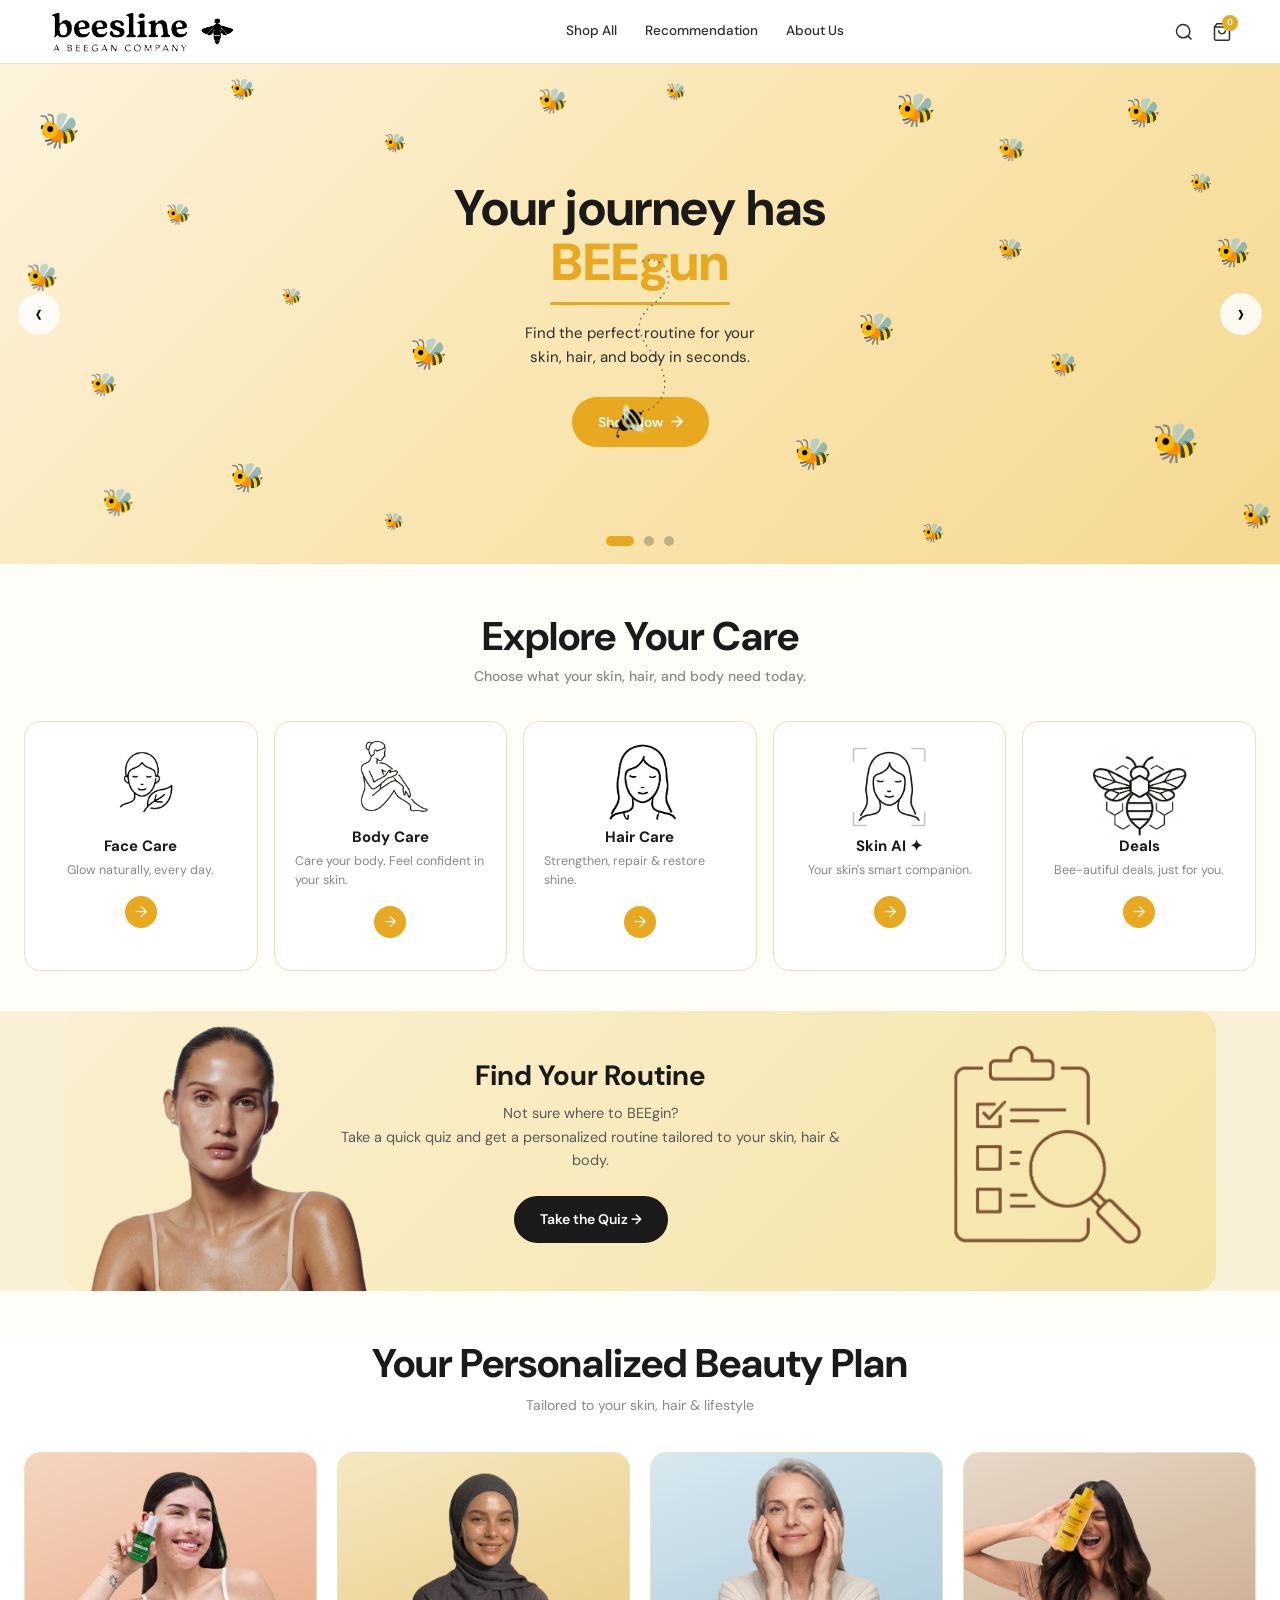
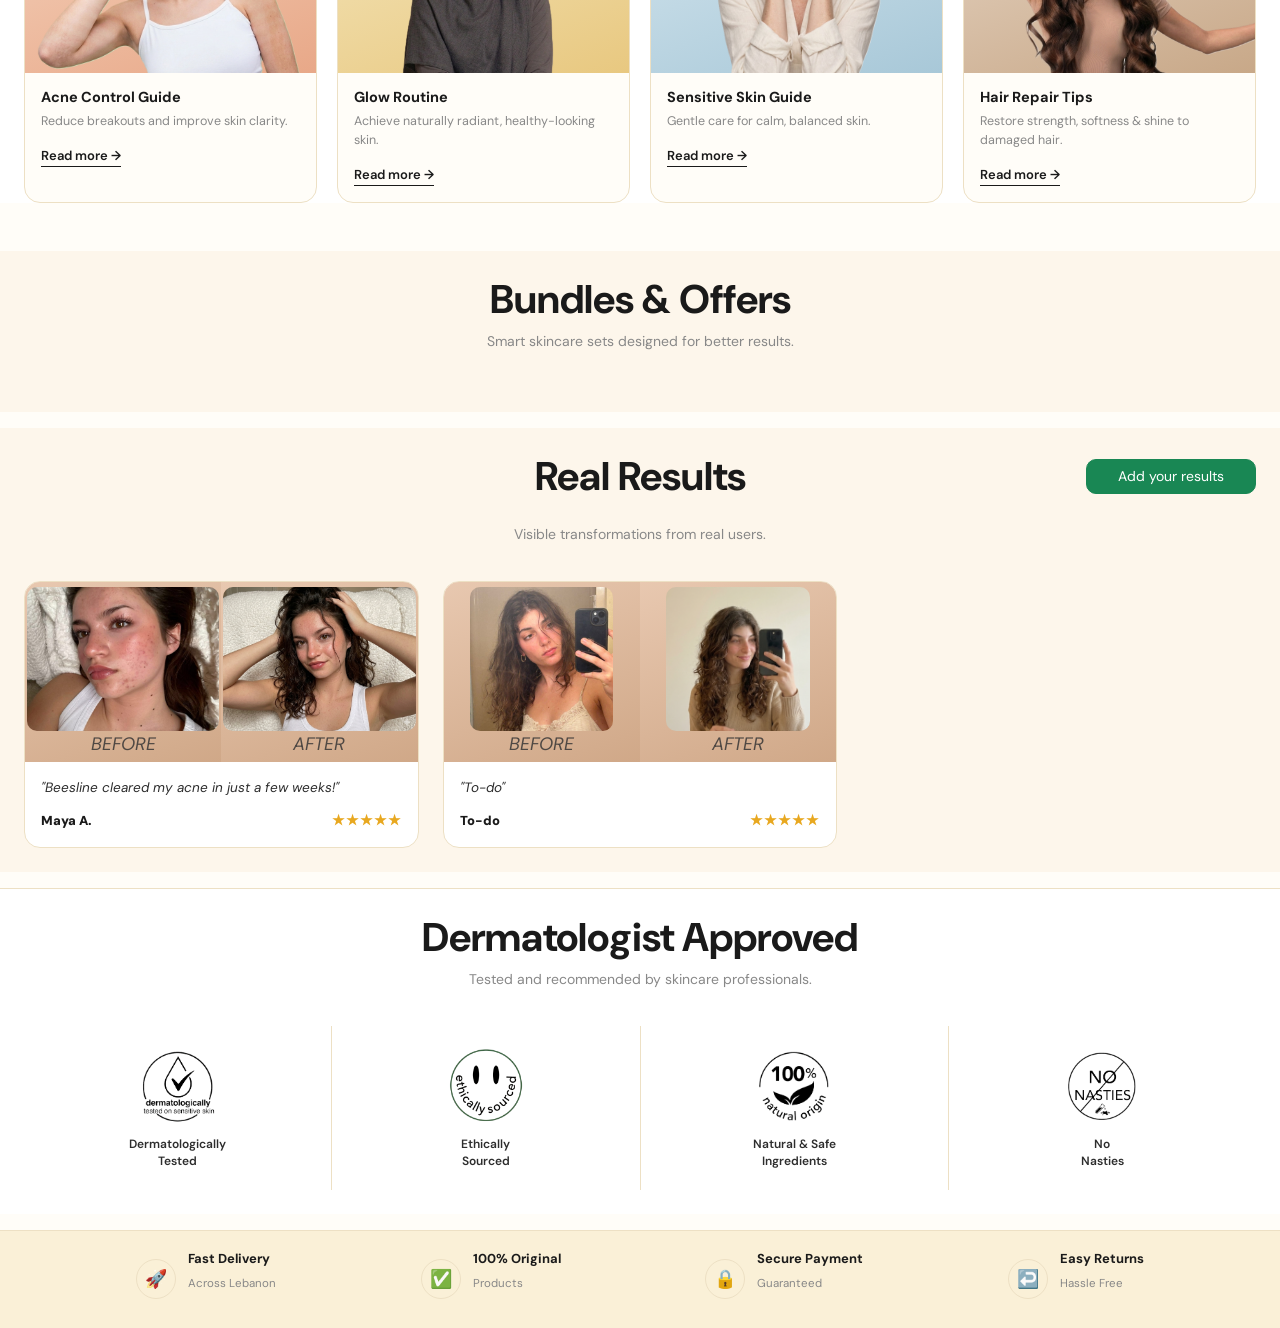
==== index.html @ 486cde85 "Add files via upload" ====
<!doctype html>
<html lang="en">
    <head>
        <meta charset="UTF-8" />
        <meta name="viewport" content="width=device-width, initial-scale=1.0" />
        <title>Beesline</title>
        <link
            href="https://fonts.googleapis.com/css2?family=Playfair+Display:wght@700;800&family=DM+Sans:wght@300;400;500;600&display=swap"
            rel="stylesheet"
        />
        <link href="https://cdn.jsdelivr.net/npm/bootstrap@5.3.3/dist/css/bootstrap.min.css" rel="stylesheet" />
        <link href="images/beesline_favicon.png" rel="icon" type="image/x-icon" />
        <link rel="stylesheet" href="style.css">
    </head>
    <body>
        <!-- ===== HEADER ===== -->
        <header>
            <div class="logo">
                <a href="index.html">
                    <img src="images/beesline_horizontal_logo.png" style="height: 40px" alt="Beesline" />
                </a>
            </div>

            <nav>
                <a href="shop_all.html">Shop All</a>
                <a href="recommendation.html">Recommendation</a>
                <a href="about_us.html">About Us</a>
            </nav>

            <div class="header-icons">
                <a href="shop_all.html">
                    <svg viewBox="0 0 24 24">
                        <circle cx="11" cy="11" r="8" />
                        <line x1="21" y1="21" x2="16.65" y2="16.65" />
                    </svg>
                </a>
                
                <div class="cart-wrap">
                    <svg viewBox="0 0 24 24">
                        <path d="M6 2L3 6v14a2 2 0 002 2h14a2 2 0 002-2V6l-3-4z" />
                        <line x1="3" y1="6" x2="21" y2="6" />
                        <path d="M16 10a4 4 0 01-8 0" />
                    </svg>
                    <span class="cart-badge">0</span>
                </div>
            </div>
        </header>

        <!-- ===== HERO ===== -->
        <!-- ===== HERO CAROUSEL ===== -->
        <section class="hero-carousel">
            <div class="hero-carousel-track">
                <!-- Slide 1 (same as your current hero) -->
                <div class="hero hero-slide active">
                    <!-- 25 bees -->
                    <span class="bee-deco">🐝</span>
                    <span class="bee-deco">🐝</span>
                    <span class="bee-deco">🐝</span>
                    <span class="bee-deco">🐝</span>
                    <span class="bee-deco">🐝</span>
                    <span class="bee-deco">🐝</span>
                    <span class="bee-deco">🐝</span>
                    <span class="bee-deco">🐝</span>
                    <span class="bee-deco">🐝</span>
                    <span class="bee-deco">🐝</span>
                    <span class="bee-deco">🐝</span>
                    <span class="bee-deco">🐝</span>
                    <span class="bee-deco">🐝</span>
                    <span class="bee-deco">🐝</span>
                    <span class="bee-deco">🐝</span>
                    <span class="bee-deco">🐝</span>
                    <span class="bee-deco">🐝</span>
                    <span class="bee-deco">🐝</span>
                    <span class="bee-deco">🐝</span>
                    <span class="bee-deco">🐝</span>
                    <span class="bee-deco">🐝</span>
                    <span class="bee-deco">🐝</span>
                    <span class="bee-deco">🐝</span>
                    <span class="bee-deco">🐝</span>
                    <span class="bee-deco">🐝</span>

                    <div class="hero-content">
                        <h1>Your journey has<span class="bee-yellow">BEEgun</span></h1>
                        <div class="hero-underline"></div>
                        <p>Find the perfect routine for your<br />skin, hair, and body in seconds.</p>
                        <a href="#" class="btn-primary">Shop Now <span class="arrow">→</span></a>
                        <img src="images/dotted-bee.png" id="dotted-bee" />
                    </div>
                </div>

                <!-- Slide 2 -->
                <div class="hero hero-slide hero-slide-2">
                    <div class="hero-content">
                        <h1>Your skin, your<br /><span class="bee-yellow">perfect match</span></h1>
                        <div class="hero-underline"></div>
                        <p>Discover personalized care made just for<br />your skin type and goals.</p>
                        <a href="#" class="btn-primary">Explore Now <span class="arrow">→</span></a>

                        <!-- Add your image src here -->
                        <img class="hero-slide-image" src="images/carousel1.jpg" alt="Hero slide image 2" />
                    </div>
                </div>

                <!-- Slide 3 -->
                <div class="hero hero-slide hero-slide-3">
                    <div class="hero-content">
                        <h1>Glow more with<br /><span class="bee-yellow">Bee-powered care</span></h1>
                        <div class="hero-underline"></div>
                        <p>Premium routines, smart picks, and natural<br />care in one place.</p>
                        <a href="#" class="btn-primary">See Products <span class="arrow">→</span></a>

                        <!-- Add your image src here -->
                        <img class="hero-slide-image" src="images/carousel2.jpg" alt="Hero slide image 3" />
                    </div>
                </div>
            </div>

            <button class="hero-arrow hero-arrow-left" type="button" aria-label="Previous slide">‹</button>
            <button class="hero-arrow hero-arrow-right" type="button" aria-label="Next slide">›</button>

            <div class="hero-dots">
                <button class="hero-dot active" type="button" aria-label="Go to slide 1"></button>
                <button class="hero-dot" type="button" aria-label="Go to slide 2"></button>
                <button class="hero-dot" type="button" aria-label="Go to slide 3"></button>
            </div>
        </section>

        <!-- ===== EXPLORE YOUR CARE ===== -->
        <section class="explore mt-5">
            <h1 class="section-title">Explore Your Care</h1>
            <h6 class="section-sub">Choose what your skin, hair, and body need today.</h6>
            <div class="explore-grid px-4">
                <div class="explore-card">
                    <div class="explore-icon">
                        <img class="explore-img" src="images/face_care.png" />
                    </div>
                    <h3>Face Care</h3>
                    <p>Glow naturally, every day.</p>
                    <a href="#" class="arrow-link">→</a>
                </div>

                <div class="explore-card">
                    <div class="explore-icon">
                        <img class="explore-img" src="images/body_care.png" />
                    </div>
                    <h3>Body Care</h3>
                    <p>Care your body. Feel confident in your skin.</p>
                    <a href="#" class="arrow-link">→</a>
                </div>

                <div class="explore-card">
                    <div class="explore-icon">
                        <img class="explore-img" src="images/hair_care.png" />
                    </div>
                    <h3>Hair Care</h3>
                    <p>Strengthen, repair & restore shine.</p>
                    <a href="#" class="arrow-link">→</a>
                </div>

                <div class="explore-card">
                    <div class="explore-icon">
                        <img class="explore-img" src="images/ai.png" />
                    </div>
                    <h3>Skin AI ✦</h3>
                    <p>Your skin's smart companion.</p>
                    <a href="#" class="arrow-link">→</a>
                </div>

                <div class="explore-card">
                    <div class="explore-icon">
                        <img class="explore-img" src="images/deals.png" />
                    </div>
                    <h3>Deals</h3>
                    <p>Bee-autiful deals, just for you.</p>
                    <a href="#" class="arrow-link">→</a>
                </div>
            </div>
        </section>

        <!-- ===== FIND YOUR ROUTINE ===== -->
        <div class="find-routine">
            <div class="routine-banner">
                <!-- Left person image -->
                <div class="routine-banner-img">
                    <img src="images/model.png" style="height: 275px; border-radius: 10px; position: absolute; bottom: -145px; left: -40px;" />
                </div>

                <!-- Center text -->
                <div class="routine-content">
                    <h2>Find Your Routine</h2>
                    <p>
                        Not sure where to BEEgin?</br>Take a quick quiz and get a personalized routine tailored to your
                        skin, hair & body.
                    </p>
                    <a href="#" class="btn-dark">Take the Quiz →</a>
                </div>

                <!-- Right clipboard icon -->
                <img src="images/quiz.png" style="height: 250px;">
            </div>
        </div>

        <!-- ===== THE ROUTINE HUB ===== -->
        <section class="routine-hub my-5 px-4">
            <h1 class="section-title">Your Personalized Beauty Plan</h1>
            <p class="section-sub">Tailored to your skin, hair & lifestyle</p>

            <div class="hub-grid">
                <div class="hub-card">
                    <div class="hub-card-img hub-img-acne">
                        <div class="hub-card-img-inner">
                            <img src="images/acne_control.png" style="height: 240px;" />
                        </div>
                    </div>
                    <div class="hub-card-body">
                        <h3>Acne Control Guide</h3>
                        <p>Reduce breakouts and improve skin clarity.</p>
                        <a href="#" class="read-more">Read more →</a>
                    </div>
                </div>

                <div class="hub-card">
                    <div class="hub-card-img hub-img-glow">
                        <div class="hub-card-img-inner">
                            <img src="images/glow_routine.png" style="height: 240px;" />
                        </div>
                    </div>
                    <div class="hub-card-body">
                        <h3>Glow Routine</h3>
                        <p>Achieve naturally radiant, healthy-looking skin.</p>
                        <a href="#" class="read-more">Read more →</a>
                    </div>
                </div>

                <div class="hub-card">
                    <div class="hub-card-img hub-img-sensitive">
                        <div class="hub-card-img-inner">
                            <img src="images/sensitive_skin.png" style="height: 240px;" />
                        </div>
                    </div>
                    <div class="hub-card-body">
                        <h3>Sensitive Skin Guide</h3>
                        <p>Gentle care for calm, balanced skin.</p>
                        <a href="#" class="read-more">Read more →</a>
                    </div>
                </div>

                <div class="hub-card">
                    <div class="hub-card-img hub-img-hair">
                        <div class="hub-card-img-inner">
                            <img src="images/hair_repair.png" style="height: 268px;" />
                        </div>
                    </div>
                    <div class="hub-card-body">
                        <h3>Hair Repair Tips</h3>
                        <p>Restore strength, softness & shine to damaged hair.</p>
                        <a href="#" class="read-more">Read more →</a>
                    </div>
                </div>
            </div>
        </section>

        <!-- ===== BUNDLES & OFFERS ===== -->
        <section class="bundles my-3 px-4 py-4">
            <h1 class="section-title">Bundles &amp; Offers</h1>
            <p class="section-sub">Smart skincare sets designed for better results.</p>

            <div class="bundles-grid">
            </div>
        </section>

        <!-- ===== REAL RESULTS ===== -->
        <section class="real-results my-3 px-4 py-4">
            <div class="d-flex align-items-center mb-4">
                <div style="flex: 1;"></div>

                <h1 class="section-title mb-0" style="flex: 2; text-align: center;">
                    Real Results
                </h1>

                <div style="flex: 1; text-align: right;">
                    <button class="btn btn-success btn-sm" style="border-radius: 10px; height: 35px; width: 170px;">Add your results</button>
                </div>
            </div>
            
            <p class="section-sub">Visible transformations from real users.</p>

            <div class="results-grid">
                <div class="result-card">
                    <div class="result-img">
                        <div class="result">
                            <img src="images/before1.jpg" style="height: 80%; border-radius: 10px;" />
                            <em class="mb-0 text-muted" style="font-size: 18px;">BEFORE</em>
                        </div>
                        <div class="result">
                            <img src="images/after1.png" style="height: 80%; border-radius: 10px;" />
                            <em class="mb-0 text-muted" style="font-size: 18px;">AFTER</em>
                        </div>
                    </div>
                    <div class="result-body">
                        <blockquote>"Beesline cleared my acne in just a few weeks!"</blockquote>
                        <div class="reviewer">
                            <strong>Maya A.</strong>
                            <span class="stars">★★★★★</span>
                        </div>
                    </div>
                </div>

                <div class="result-card">
                    <div class="result-img">
                        <div class="result">
                            <img src="images/before2.jpg" style="height: 80%; border-radius: 10px;" />
                            <em class="mb-0 text-muted" style="font-size: 18px;">BEFORE</em>
                        </div>
                        <div class="result">
                            <img src="images/after2.png" style="height: 80%; border-radius: 10px;" />
                            <em class="mb-0 text-muted" style="font-size: 18px;">AFTER</em>
                        </div>
                    </div>
                    <div class="result-body">
                        <blockquote>"To-do"</blockquote>
                        <div class="reviewer">
                            <strong>To-do</strong>
                            <span class="stars">★★★★★</span>
                        </div>
                    </div>
                </div>
            </div>
        </section>

        <!-- ===== DERMATOLOGIST APPROVED ===== -->
        <section class="derma my-3 px-4 py-4">
            <h1 class="section-title">Dermatologist Approved</h1>
            <p class="section-sub">Tested and recommended by skincare professionals.</p>

            <div class="derma-grid">
                <div class="derma-item">
                    <img class="derma-img" src="images/dermatologically_tested.png" />
                    <span>Dermatologically<br />Tested</span>
                </div>

                <div class="derma-item">
                    <img class="derma-img" src="images/ethically_sourced.png" />
                    <span>Ethically<br />Sourced</span>
                </div>

                <div class="derma-item">
                    <img class="derma-img" src="images/natural_ingredients.png" />
                    <span>Natural &amp; Safe<br />Ingredients</span>
                </div>

                <div class="derma-item">
                    <img class="derma-img" src="images/no_nasties.png" />
                    <span>No<br />Nasties</span>
                </div>
            </div>
        </section>


        <!-- ===== FOOTER STRIP ===== -->
        <div class="footer-strip">
            <div class="strip-item">
                <div class="strip-icon">🚀</div>
                <div class="strip-text">
                    <h4>Fast Delivery</h4>
                    <p>Across Lebanon</p>
                </div>
            </div>

            <div class="strip-item">
                <div class="strip-icon">✅</div>
                <div class="strip-text">
                    <h4>100% Original</h4>
                    <p>Products</p>
                </div>
            </div>

            <div class="strip-item">
                <div class="strip-icon">🔒</div>
                <div class="strip-text">
                    <h4>Secure Payment</h4>
                    <p>Guaranteed</p>
                </div>
            </div>

            <div class="strip-item">
                <div class="strip-icon">↩️</div>
                <div class="strip-text">
                    <h4>Easy Returns</h4>
                    <p>Hassle Free</p>
                </div>
            </div>
        </div>
        <script src="products.js"></script>
        <script src="utils.js"></script>
        <script>
            (() => {
                const slides = Array.from(document.querySelectorAll(".hero-slide"));
                const dots = Array.from(document.querySelectorAll(".hero-dot"));
                const prevBtn = document.querySelector(".hero-arrow-left");
                const nextBtn = document.querySelector(".hero-arrow-right");

                if (!slides.length || !dots.length || !prevBtn || !nextBtn) return;

                let current = 0;

                function showSlide(index) {
                    current = (index + slides.length) % slides.length;

                    slides.forEach((slide, i) => {
                        slide.classList.toggle("active", i === current);
                    });

                    dots.forEach((dot, i) => {
                        dot.classList.toggle("active", i === current);
                    });
                }

                prevBtn.addEventListener("click", () => showSlide(current - 1));
                nextBtn.addEventListener("click", () => showSlide(current + 1));

                dots.forEach((dot, i) => {
                    dot.addEventListener("click", () => showSlide(i));
                });

                showSlide(0);

                const bundles = products.filter(p => p.category === "bundle");
                renderProducts(bundles, '.bundles-grid');
            })();
        </script>

        <script src="https://cdn.jsdelivr.net/npm/bootstrap@5.3.3/dist/js/bootstrap.bundle.min.js"></script>
    </body>
</html>
---- style.css ----
*,
*::before,
*::after {
    box-sizing: border-box;
    margin: 0;
    padding: 0;
}

:root {
    --gold: #e8a820;
    --gold-light: #f5c842;
    --gold-dark: #c8861a;
    --cream: #fdf6eb;
    --cream2: #faf0d7;
    --warm-white: #fffdf8;
    --dark: #1a1a1a;
    --dark2: #2d2d2d;
    --mid: #5a5a5a;
    --light: #888;
    --border: #ede0c4;
    --card-bg: #ffffff;
    --green: #4a7c3f;
    --nav-height: 64px;
}

body {
    font-family: "DM Sans", sans-serif;
    background: var(--warm-white);
    color: var(--dark);
    font-size: 14px;
    line-height: 1.5;
}

/* ===== HEADER ===== */
header {
    background: #fff;
    border-bottom: 1px solid var(--border);
    position: sticky;
    top: 0;
    z-index: 100;
    padding: 0 48px;
    height: var(--nav-height);
    display: flex;
    align-items: center;
    justify-content: space-between;
}

.logo {
    display: flex;
    flex-direction: column;
    line-height: 1;
}
.logo-brand {
    font-family: "Playfair Display", serif;
    font-size: 22px;
    font-weight: 800;
    letter-spacing: 1px;
    color: var(--dark);
}
.logo-brand span {
    color: var(--gold);
}
.logo-sub {
    font-size: 9px;
    letter-spacing: 3px;
    text-transform: uppercase;
    color: var(--light);
    margin-top: 1px;
}

nav {
    display: flex;
    gap: 28px;
    align-items: center;
}
nav a {
    text-decoration: none;
    color: var(--dark2);
    font-size: 13.5px;
    font-weight: 500;
    transition: color 0.2s;
}
nav a:hover {
    color: var(--gold);
}

.header-icons {
    display: flex;
    gap: 18px;
    align-items: center;
}
.header-icons svg {
    width: 20px;
    height: 20px;
    stroke: var(--dark2);
    fill: none;
    stroke-width: 1.8;
    cursor: pointer;
    transition: stroke 0.2s;
}
.header-icons svg:hover {
    stroke: var(--gold);
}

.cart-wrap {
    position: relative;
}
.cart-badge {
    position: absolute;
    top: -6px;
    right: -6px;
    background: var(--gold);
    color: #fff;
    font-size: 9px;
    font-weight: 700;
    width: 16px;
    height: 16px;
    border-radius: 50%;
    display: flex;
    align-items: center;
    justify-content: center;
}

/* ===== HERO ===== */
.hero {
    background: linear-gradient(135deg, #fdf3dc 0%, #fae8b8 40%, #f5d990 100%);
    min-height: 500px;
    display: flex;
    align-items: center;
    justify-content: center;
    /* padding: 48px 64px; */
    position: relative;
    overflow: hidden;
}

.hero::before {
    content: "";
    position: absolute;
    right: 0;
    top: 0;
    bottom: 0;
    width: 55%;
    background: radial-gradient(ellipse at 70% 50%, rgba(255, 255, 255, 0.15) 0%, transparent 70%);
}

.hero-content {
    width: 100%;
    z-index: 2;
    text-align: center;
    display: flex;
    flex-direction: column;
    align-items: center;
}

.hero h1 {
    font-family: "DM Sans", sans-serif;
    font-size: 50px;
    font-weight: 700;
    color: var(--dark);
    line-height: 1.1;
    margin-bottom: 6px;
}
.hero h1 .bee-yellow {
    color: var(--gold);
    font-size: 52px;
    font-weight: 800;
    display: block;
    line-height: 1;
}
.hero-underline {
    width: 180px;
    height: 3px;
    background: var(--gold);
    border-radius: 2px;
    margin: 8px 0 16px;
}
.hero p {
    font-size: 15px;
    color: var(--dark2);
    margin-bottom: 28px;
    line-height: 1.6;
}

.btn-primary {
    display: inline-flex;
    align-items: center;
    gap: 8px;
    background: var(--gold);
    color: #fff;
    font-size: 14px;
    font-weight: 600;
    padding: 13px 26px;
    border-radius: 50px;
    text-decoration: none;
    cursor: pointer;
    border: none;
    transition:
        background 0.2s,
        transform 0.15s;
}
.btn-primary:hover {
    background: var(--gold-dark);
    transform: translateY(-1px);
}
.btn-primary .arrow {
    font-size: 16px;
}

.hero-image-area {
    display: none;
}

.bee-deco {
    position: absolute;
    animation: float 3s ease-in-out infinite;
    line-height: 1;
    user-select: none;
    z-index: 1;
    pointer-events: none;
}
/* Bees */
.bee-deco:nth-child(1) {
    font-size: 34px;
    top: 10%;
    left: 3%;
    animation-delay: 0s;
    animation-duration: 3.2s;
}
.bee-deco:nth-child(2) {
    font-size: 22px;
    top: 62%;
    left: 7%;
    animation-delay: 1.1s;
    animation-duration: 2.8s;
}
.bee-deco:nth-child(3) {
    font-size: 28px;
    top: 80%;
    left: 18%;
    animation-delay: 0.5s;
    animation-duration: 3.5s;
}
.bee-deco:nth-child(4) {
    font-size: 18px;
    top: 14%;
    left: 30%;
    animation-delay: 1.8s;
    animation-duration: 2.6s;
}
.bee-deco:nth-child(5) {
    font-size: 32px;
    top: 6%;
    left: 70%;
    animation-delay: 0.3s;
    animation-duration: 3.1s;
}
.bee-deco:nth-child(6) {
    font-size: 22px;
    top: 58%;
    left: 82%;
    animation-delay: 1.5s;
    animation-duration: 2.9s;
}
.bee-deco:nth-child(7) {
    font-size: 38px;
    top: 72%;
    left: 90%;
    animation-delay: 0.9s;
    animation-duration: 3.4s;
}
.bee-deco:nth-child(8) {
    font-size: 18px;
    top: 22%;
    left: 93%;
    animation-delay: 2s;
    animation-duration: 2.7s;
}
.bee-deco:nth-child(9) {
    font-size: 24px;
    top: 88%;
    left: 97%;
    animation-delay: 0.7s;
    animation-duration: 3s;
}
.bee-deco:nth-child(10) {
    font-size: 16px;
    top: 4%;
    left: 52%;
    animation-delay: 1.3s;
    animation-duration: 2.5s;
}
.bee-deco:nth-child(11) {
    font-size: 26px;
    top: 40%;
    left: 2%;
    animation-delay: 0.4s;
    animation-duration: 3.3s;
}
.bee-deco:nth-child(12) {
    font-size: 20px;
    top: 3%;
    left: 18%;
    animation-delay: 1.6s;
    animation-duration: 2.4s;
}
.bee-deco:nth-child(13) {
    font-size: 30px;
    top: 50%;
    left: 67%;
    animation-delay: 0.2s;
    animation-duration: 3.6s;
}
.bee-deco:nth-child(14) {
    font-size: 16px;
    top: 90%;
    left: 30%;
    animation-delay: 2.2s;
    animation-duration: 2.3s;
}
.bee-deco:nth-child(15) {
    font-size: 28px;
    top: 35%;
    left: 95%;
    animation-delay: 0.6s;
    animation-duration: 3s;
}

.bee-deco:nth-child(16) {
    font-size: 24px;
    top: 5%;
    left: 42%;
    animation-delay: 1s;
    animation-duration: 3s;
}
.bee-deco:nth-child(17) {
    font-size: 30px;
    top: 75%;
    left: 62%;
    animation-delay: 0.8s;
    animation-duration: 2.8s;
}
.bee-deco:nth-child(18) {
    font-size: 20px;
    top: 28%;
    left: 13%;
    animation-delay: 2.4s;
    animation-duration: 3.2s;
}
.bee-deco:nth-child(19) {
    font-size: 26px;
    top: 85%;
    left: 8%;
    animation-delay: 1.7s;
    animation-duration: 2.9s;
}
.bee-deco:nth-child(20) {
    font-size: 22px;
    top: 15%;
    left: 78%;
    animation-delay: 0.1s;
    animation-duration: 3.1s;
}
.bee-deco:nth-child(21) {
    font-size: 30px;
    top: 55%;
    left: 32%;
    animation-delay: 1.9s;
    animation-duration: 2.7s;
}
.bee-deco:nth-child(22) {
    font-size: 18px;
    top: 92%;
    left: 72%;
    animation-delay: 0.5s;
    animation-duration: 3.3s;
}
.bee-deco:nth-child(23) {
    font-size: 16px;
    top: 45%;
    left: 22%;
    animation-delay: 2.1s;
    animation-duration: 2.5s;
}
.bee-deco:nth-child(24) {
    font-size: 28px;
    top: 7%;
    left: 88%;
    animation-delay: 1.4s;
    animation-duration: 3s;
}
.bee-deco:nth-child(25) {
    font-size: 20px;
    top: 35%;
    left: 78%;
    animation-delay: 0.3s;
    animation-duration: 2.6s;
}

@keyframes float {
    0%,
    100% {
        transform: translateY(0) rotate(-8deg);
    }
    33% {
        transform: translateY(-8px) rotate(6deg);
    }
    66% {
        transform: translateY(-4px) rotate(-12deg);
    }
}

.bottle {
    border-radius: 12px 12px 8px 8px;
    display: flex;
    flex-direction: column;
    align-items: center;
    justify-content: center;
    position: relative;
    box-shadow: 0 8px 32px rgba(0, 0, 0, 0.15);
}

.bottle-tall {
    width: 70px;
    height: 180px;
    background: linear-gradient(160deg, #fff 0%, #f0e8d0 100%);
    border-radius: 14px 14px 10px 10px;
}
.bottle-mid {
    width: 80px;
    height: 140px;
    background: linear-gradient(160deg, #fff 0%, #e8dfc0 100%);
    border-radius: 12px 12px 8px 8px;
}
.bottle-short {
    width: 65px;
    height: 110px;
    background: linear-gradient(160deg, #fff8e8 0%, #f5e8c0 100%);
    border-radius: 10px 10px 8px 8px;
}
.bottle-pump {
    width: 75px;
    height: 200px;
    background: linear-gradient(160deg, #fff 0%, #e8e0cc 100%);
    border-radius: 10px 10px 8px 8px;
}

.bottle::before {
    content: "";
    position: absolute;
    top: 0;
    left: 0;
    right: 0;
    height: 40%;
    background: linear-gradient(180deg, rgba(255, 255, 255, 0.6) 0%, transparent 100%);
    border-radius: inherit;
}

.bottle-label {
    position: absolute;
    bottom: 30px;
    width: 80%;
    text-align: center;
    font-size: 7px;
    font-weight: 700;
    color: var(--dark);
    letter-spacing: 0.5px;
}

.honey-comb {
    position: absolute;
    right: -10px;
    bottom: -10px;
    width: 90px;
    height: 90px;
    opacity: 0.4;
    z-index: 0;
}

.flowers {
    position: absolute;
    font-size: 24px;
    opacity: 0.7;
}
.flowers-left {
    left: -40px;
    bottom: 10px;
}
.flowers-right {
    right: -60px;
    top: 20px;
}

/* ===== SECTION COMMON ===== */
/* section {
    padding: 56px 64px;
} */
.section-title {
    text-align: center;
    /* font-size: 45px; */
    font-weight: 700;
    color: var(--dark);
    margin-bottom: 8px;
}
.section-sub {
    text-align: center;
    font-size: 14px;
    color: var(--light);
    margin-bottom: 36px;
}

/* ===== EXPLORE ===== */
.explore {
    background: var(--warm-white);
}
.explore-grid {
    display: grid;
    grid-template-columns: repeat(5, 1fr);
    gap: 16px;
    height: 250px;
}

.explore-card {
    background: #fff;
    border: 1px solid var(--border);
    border-radius: 16px;
    padding: 28px 20px 20px;
    text-align: left;
    transition:
        box-shadow 0.2s,
        transform 0.2s;
    cursor: pointer;
    display: flex;
    flex-direction: column;
    align-items: center;
    justify-content: center;
}
.explore-card:hover {
    box-shadow: 0 6px 28px rgba(232, 168, 32, 0.15);
    transform: translateY(-3px);
}

.explore-icon {
    width: 52px;
    height: 52px;
    margin-bottom: 14px;
    display: flex;
    align-items: center;
    justify-content: center;
}
.explore-icon svg {
    width: 44px;
    height: 44px;
    stroke: var(--dark);
    fill: none;
    stroke-width: 1.4;
}

.explore-card h3 {
    font-size: 15px;
    font-weight: 700;
    margin-bottom: 6px;
    color: var(--dark);
}
.explore-card p {
    font-size: 12.5px;
    color: var(--light);
    line-height: 1.5;
    margin-bottom: 16px;
}
.arrow-link {
    display: inline-flex;
    align-items: center;
    justify-content: center;
    width: 32px;
    height: 32px;
    background: var(--gold);
    border-radius: 50%;
    color: #fff;
    font-size: 16px;
    text-decoration: none;
    transition: background 0.2s;
}
.arrow-link:hover {
    background: var(--gold-dark);
}

/* ===== FIND ROUTINE ===== */
.find-routine {
    background: var(--cream2);
    padding: 0 64px;
}
.routine-banner {
    background: linear-gradient(135deg, #faf0d0 0%, #f5e4a8 100%);
    border-radius: 20px;
    padding: 15px 60px;
    display: flex;
    align-items: center;
    gap: 40px;
    position: relative;
    overflow: hidden;
    margin: 40px 0;
}

.routine-banner-img {
    width: 160px;
    flex-shrink: 0;
    position: relative;
}

.routine-person {
    width: 150px;
    height: 180px;
    background: linear-gradient(160deg, #e8d0a8 0%, #c8a870 100%);
    border-radius: 80px 80px 40px 40px;
    position: relative;
    overflow: hidden;
}

/* Human face placeholder */
.routine-person::before {
    content: "👩";
    font-size: 80px;
    position: absolute;
    top: 50%;
    left: 50%;
    transform: translate(-50%, -55%);
}

.routine-content {
    flex: 1;
    text-align: center;
}
.routine-content h2 {
    font-size: 28px;
    font-weight: 700;
    color: var(--dark);
    margin-bottom: 10px;
}
.routine-content p {
    font-size: 14.5px;
    color: var(--mid);
    margin-bottom: 24px;
    line-height: 1.6;
}

.btn-dark {
    display: inline-flex;
    align-items: center;
    gap: 8px;
    background: var(--dark);
    color: #fff;
    font-size: 14px;
    font-weight: 600;
    padding: 13px 26px;
    border-radius: 50px;
    text-decoration: none;
    cursor: pointer;
    border: none;
    transition: background 0.2s;
}
.btn-dark:hover {
    background: #333;
}

.routine-checklist {
    flex-shrink: 0;
}
.checklist-svg {
    width: 120px;
    opacity: 0.7;
}

/* ===== ROUTINE HUB ===== */
.routine-hub {
    background: #fff;
}
.hub-grid {
    display: grid;
    grid-template-columns: repeat(4, 1fr);
    gap: 20px;
}

.hub-card {
    border-radius: 16px;
    overflow: hidden;
    background: var(--warm-white);
    border: 1px solid var(--border);
    transition:
        box-shadow 0.2s,
        transform 0.2s;
    cursor: pointer;
}
.hub-card:hover {
    box-shadow: 0 8px 32px rgba(0, 0, 0, 0.1);
    transform: translateY(-3px);
}

.hub-card-img {
    width: 100%;
    height: 220px;
    position: relative;
    overflow: hidden;
}

/* Photo placeholders for hub cards */
.hub-img-acne {
    background: linear-gradient(160deg, #f5d5c0 0%, #e8a888 100%);
}
.hub-img-glow {
    background: linear-gradient(160deg, #f5e8c0 0%, #e8c880 100%);
}
.hub-img-sensitive {
    background: linear-gradient(160deg, #d8e8f0 0%, #a8c8d8 100%);
}
.hub-img-hair {
    background: linear-gradient(160deg, #e8d8c8 0%, #c8a888 100%);
}

.hub-card-img-inner {
    width: 100%;
    height: 100%;
    display: flex;
    align-items: center;
    justify-content: center;
    font-size: 60px;
}

.hub-card-body {
    padding: 16px;
}
.hub-card-body h3 {
    font-size: 14.5px;
    font-weight: 700;
    margin-bottom: 6px;
    color: var(--dark);
}
.hub-card-body p {
    font-size: 12.5px;
    color: var(--light);
    margin-bottom: 14px;
    line-height: 1.5;
}
.read-more {
    display: inline-flex;
    align-items: center;
    gap: 6px;
    font-size: 13px;
    font-weight: 600;
    color: var(--dark);
    text-decoration: none;
    border-bottom: 1.5px solid var(--dark);
    padding-bottom: 1px;
    transition: color 0.2s;
}
.read-more:hover {
    color: var(--gold);
    border-color: var(--gold);
}

/* ===== REAL RESULTS ===== */
.real-results {
    background: var(--cream);
}
.results-grid {
    display: grid;
    grid-template-columns: repeat(3, 1fr);
    gap: 24px;
}

.result-card {
    background: #fff;
    border-radius: 16px;
    overflow: hidden;
    border: 1px solid var(--border);
    transition: box-shadow 0.2s;
}
.result-card:hover {
    box-shadow: 0 6px 24px rgba(0, 0, 0, 0.1);
}

.result-img {
    width: 100%;
    height: 180px;
    display: flex;
}
.result {
    flex: 1;
    height: 100%;
    display: flex;
    align-items: center;
    justify-content: center;
    flex-direction: column;
    font-size: 40px;
    background: linear-gradient(160deg, #e8c8b0 0%, #d0a888 100%);
}

.result-body {
    padding: 16px;
}
.result-body blockquote {
    font-size: 13.5px;
    color: var(--dark2);
    font-style: italic;
    margin-bottom: 12px;
    line-height: 1.5;
}
.result-body .reviewer {
    font-size: 13px;
    font-weight: 700;
    color: var(--dark);
    display: flex;
    align-items: center;
    justify-content: space-between;
}
.stars {
    color: var(--gold);
    font-size: 14px;
    letter-spacing: 1px;
}

/* ===== DERMATOLOGIST ===== */
.derma {
    background: #fff;
    border-top: 1px solid var(--border);
}
.derma-grid {
    display: flex;
    justify-content: center;
    gap: 0;
}
.derma-item {
    flex: 1;
    display: flex;
    flex-direction: column;
    align-items: center;
    gap: 10px;
    padding: 20px;
    border-right: 1px solid var(--border);
    text-align: center;
}
.derma-item:last-child {
    border-right: none;
}

.derma-item span {
    font-size: 12px;
    font-weight: 600;
    color: var(--dark2);
    line-height: 1.4;
}

/* ===== BUNDLES ===== */
.bundles {
    background: var(--cream);
}
.bundles-grid {
    display: grid;
    grid-template-columns: repeat(3, 1fr);
    gap: 20px;
}

.bundle-card {
    background: #fff;
    border-radius: 16px;
    overflow: hidden;
    border: 1px solid var(--border);
    transition:
        box-shadow 0.2s,
        transform 0.2s;
    cursor: pointer;
    display: flex;
    gap: 16px;
    align-items: flex-start;
    position: relative;
}
.bundle-card:hover {
    box-shadow: 0 8px 32px rgba(232, 168, 32, 0.15);
    transform: translateY(-2px);
}

.save-badge {
    position: absolute;
    top: 16px;
    right: 14px;
    background: #7a9a7b;
    color: #fff;
    font-size: 11px;
    font-weight: 700;
    padding: 4px 10px;
    border-radius: 10px;
}

.bundle-img-wrap {
    width: 110px;
    height: 150px;
    flex-shrink: 0;
    display: flex;
    align-items: center;
    justify-content: center;
    position: relative;
    margin-top: 8px;
}

.b-bottle {
    border-radius: 8px 8px 6px 6px;
    display: flex;
    align-items: center;
    justify-content: center;
}
.b-bottle-a {
    width: 28px;
    height: 70px;
    background: linear-gradient(160deg, #fff 0%, #e8d8a0 100%);
    box-shadow: 0 4px 12px rgba(0, 0, 0, 0.1);
}
.b-bottle-b {
    width: 32px;
    height: 90px;
    background: linear-gradient(160deg, #fff 0%, #d8e8d0 100%);
    box-shadow: 0 4px 12px rgba(0, 0, 0, 0.1);
}
.b-bottle-c {
    width: 26px;
    height: 60px;
    background: linear-gradient(160deg, #fff 0%, #f0d8c0 100%);
    box-shadow: 0 4px 12px rgba(0, 0, 0, 0.1);
}

.bundle-info {
    flex: 1;
    padding-top: 20px;
}
.bundle-info h3 {
    font-size: 15px;
    font-weight: 700;
    margin-bottom: 4px;
    color: var(--dark);
    overflow: hidden;
    white-space: nowrap;
    text-overflow: ellipsis;
    width: 190px;
}
.bundle-info p {
    font-size: 12.5px;
    color: var(--light);
    margin-bottom: 12px;
    line-height: 1.4;
}
.bundle-price {
    display: flex;
    align-items: center;
    gap: 8px;
    margin-bottom: 14px;
}
.price-new {
    font-size: 16px;
    font-weight: 700;
    color: var(--dark);
}
.price-old {
    font-size: 13px;
    color: var(--light);
    text-decoration: line-through;
}

.btn-shop {
    display: inline-flex;
    align-items: center;
    gap: 6px;
    background: var(--gold);
    color: #fff;
    font-size: 13px;
    font-weight: 600;
    padding: 9px 20px;
    border-radius: 10px;
    text-decoration: none;
    cursor: pointer;
    border: none;
    transition: background 0.2s;
}
.btn-shop:hover {
    background: var(--gold-dark);
}

/* ===== FOOTER STRIP ===== */
.footer-strip {
    background: var(--cream2);
    border-top: 1px solid var(--border);
    padding: 20px 64px;
    display: flex;
    justify-content: space-around;
    align-items: center;
}

.strip-item {
    display: flex;
    align-items: center;
    gap: 12px;
}
.strip-icon {
    width: 40px;
    height: 40px;
    border: 1.5px solid var(--border);
    border-radius: 50%;
    display: flex;
    align-items: center;
    justify-content: center;
    font-size: 18px;
}
.strip-text h4 {
    font-size: 13px;
    font-weight: 700;
    color: var(--dark);
}
.strip-text p {
    font-size: 11.5px;
    color: var(--light);
}

#dotted-bee {
    position: absolute;
    height: 66px;
    transform: rotate(269deg);
    right: 544px;
    top: 244px;
}

/* ===== HERO CAROUSEL FIXED ===== */

.hero {
    background: linear-gradient(135deg, #fdf3dc 0%, #fae8b8 40%, #f5d990 100%);
    height: 500px;
    min-height: 500px;
    display: flex;
    align-items: center;
    justify-content: center;
    padding: 0;
    position: relative;
    overflow: hidden;
}

/* remove overlay causing weird borders */
.hero::before {
    display: none !important;
    content: none !important;
}

.hero-carousel {
    position: relative;
    width: 100%;
    height: 500px;
    overflow: hidden;
}

.hero-carousel-track {
    position: relative;
    width: 100%;
    height: 500px;
}

.hero-slide {
    position: absolute;
    inset: 0;
    width: 100%;
    height: 100%;
    opacity: 0;
    pointer-events: none;
    transition: opacity 0.45s ease;
    overflow: hidden;
}

.hero-slide.active {
    opacity: 1;
    pointer-events: auto;
    z-index: 2;
}

/* page 2 + 3 should be pure full image */
.hero-slide-2,
.hero-slide-3 {
    background: transparent !important;
    padding: 0 !important;
}

/* remove any before/after overlays */
.hero-slide::before,
.hero-slide::after {
    display: none !important;
    content: none !important;
}

/* image fills FULL section with NO borders */
.hero-slide-2 .hero-slide-image,
.hero-slide-3 .hero-slide-image {
    position: absolute !important;
    top: 0 !important;
    left: 0 !important;
    right: 0 !important;
    bottom: 0 !important;
    width: 100% !important;
    height: 100% !important;
    max-width: none !important;
    max-height: none !important;
    object-fit: cover !important;
    object-position: center center !important;
    display: block !important;
    margin: 0 !important;
    padding: 0 !important;
    border: none !important;
    border-radius: 0 !important;
    box-shadow: none !important;
    background: transparent !important;
    z-index: 1;
}

/* slide 1 text/content */
.hero-content {
    position: relative;
    z-index: 3;
    width: 100%;
    text-align: center;
    display: flex;
    flex-direction: column;
    align-items: center;
    justify-content: center;
    height: 100%;
}

.hero-arrow {
    position: absolute;
    top: 50%;
    transform: translateY(-50%);
    z-index: 5;
    width: 42px;
    height: 42px;
    border: none;
    border-radius: 50%;
    background: rgba(255, 255, 255, 0.85);
    font-size: 28px;
    cursor: pointer;
}

.hero-arrow-left {
    left: 18px;
}

.hero-arrow-right {
    right: 18px;
}

.hero-dots {
    position: absolute;
    left: 50%;
    bottom: 18px;
    transform: translateX(-50%);
    display: flex;
    gap: 10px;
    z-index: 5;
}

.hero-dot {
    width: 10px;
    height: 10px;
    border: none;
    border-radius: 999px;
    background: rgba(26, 26, 26, 0.25);
    cursor: pointer;
}

.hero-dot.active {
    width: 28px;
    background: #e8a820;
}

@media (max-width: 900px) {
    .hero,
    .hero-carousel,
    .hero-carousel-track,
    .hero-slide {
        height: 500px;
    }

    .hero-arrow {
        display: none;
    }
}

@media (max-width: 700px) {
    .hero,
    .hero-carousel,
    .hero-carousel-track,
    .hero-slide {
        height: 500px;
        min-height: 500px;
    }
}

.explore-img {
    height: 100px;
    aspect-ratio: 1/1;
    margin-bottom: 20px;
}

.derma-img {
    height: 80px;
}

.bundle-img {
    height: 150px;
    border-radius: 10px;
    aspect-ratio: 1/1;
    margin: 15px;
}

.header-icons a {
    display: inline-flex;
    align-items: center;
}

.cart-wrap {
    cursor: pointer;
}

.cart-wrap:focus-visible,
.product-card-link:focus-visible {
    outline: 2px solid var(--gold);
    outline-offset: 4px;
    border-radius: 16px;
}

.cart-badge-empty {
    background: #d7c8aa;
}

.cart-popover {
    position: absolute;
    top: 36px;
    right: -8px;
    width: min(360px, calc(100vw - 32px));
    max-height: 70vh;
    background: #fff;
    border: 1px solid var(--border);
    border-radius: 18px;
    box-shadow: 0 20px 60px rgba(26, 26, 26, 0.18);
    padding: 16px;
    z-index: 250;
    opacity: 0;
    transform: translateY(10px) scale(0.98);
    pointer-events: none;
    transition:
        opacity 0.18s ease,
        transform 0.18s ease;
}

.cart-popover.open {
    opacity: 1;
    transform: translateY(0) scale(1);
    pointer-events: auto;
}

.cart-popover-header {
    display: flex;
    align-items: flex-start;
    justify-content: space-between;
    gap: 12px;
    padding-bottom: 12px;
    border-bottom: 1px solid var(--border);
}

.cart-kicker {
    color: var(--gold-dark);
    display: block;
    font-size: 10px;
    font-weight: 800;
    letter-spacing: 1.5px;
    text-transform: uppercase;
}

.cart-popover-header h3 {
    color: var(--dark);
    font-size: 18px;
    font-weight: 800;
    margin: 2px 0 0;
}

.cart-close,
.cart-remove {
    border: none;
    background: var(--cream);
    color: var(--dark2);
    cursor: pointer;
    font-size: 18px;
    line-height: 1;
    transition:
        background 0.2s,
        color 0.2s;
}

.cart-close {
    width: 30px;
    height: 30px;
    border-radius: 50%;
}

.cart-close:hover,
.cart-remove:hover {
    background: var(--gold);
    color: #fff;
}

.cart-items {
    display: flex;
    flex-direction: column;
    gap: 12px;
    max-height: 330px;
    overflow-y: auto;
    padding: 14px 2px;
}

.cart-empty {
    background: var(--cream);
    border: 1px dashed var(--border);
    border-radius: 14px;
    color: var(--mid);
    display: flex;
    flex-direction: column;
    gap: 4px;
    padding: 18px;
    text-align: center;
}

.cart-empty strong {
    color: var(--dark);
}

.cart-item {
    display: grid;
    grid-template-columns: 58px 1fr 28px;
    gap: 10px;
    align-items: center;
}

.cart-item-image {
    width: 58px;
    height: 58px;
    background: var(--cream);
    border: 1px solid var(--border);
    border-radius: 12px;
    display: flex;
    align-items: center;
    justify-content: center;
    overflow: hidden;
}

.cart-item-image img {
    width: 100%;
    height: 100%;
    object-fit: contain;
}

.cart-item-info {
    min-width: 0;
}

.cart-item-info > a {
    width: 200px;
    overflow: hidden;
    white-space: nowrap;
    text-overflow: ellipsis;
}

.cart-item-name {
    color: var(--dark);
    display: block;
    font-size: 13px;
    font-weight: 800;
    line-height: 1.25;
    overflow: hidden;
    text-decoration: none;
    text-overflow: ellipsis;
    white-space: nowrap;
}

.cart-item-name:hover {
    color: var(--gold-dark);
}

.cart-item-meta {
    color: var(--light);
    display: block;
    font-size: 11px;
    margin: 2px 0;
}

.cart-item-info strong {
    color: var(--dark2);
    font-size: 12px;
}

.cart-remove {
    width: 28px;
    height: 28px;
    border-radius: 50%;
}

.cart-footer {
    border-top: 1px solid var(--border);
    display: flex;
    flex-direction: column;
    gap: 12px;
    padding-top: 14px;
}

.cart-total-row {
    display: flex;
    align-items: center;
    justify-content: space-between;
    color: var(--mid);
    font-size: 13px;
}

.cart-total-row strong {
    color: var(--dark);
    font-size: 16px;
}

.cart-checkout {
    background: var(--dark);
    border: none;
    border-radius: 999px;
    color: #fff;
    cursor: pointer;
    font-weight: 800;
    padding: 12px 18px;
}

.cart-checkout:disabled {
    background: #cfc3ad;
    cursor: not-allowed;
}

.product-card-link {
    cursor: pointer;
}

.products-empty {
    background: #fff;
    border: 1px dashed var(--border);
    border-radius: 16px;
    color: var(--mid);
    grid-column: 1 / -1;
    padding: 28px;
    text-align: center;
}

.product-page {
    background:
        radial-gradient(circle at top left, rgba(232, 168, 32, 0.16), transparent 32%),
        linear-gradient(180deg, var(--warm-white) 0%, var(--cream) 100%);
    min-height: calc(100vh - var(--nav-height));
}

.product-detail-shell {
    padding: 56px 48px 32px;
}

.product-detail-card {
    background: rgba(255, 255, 255, 0.92);
    border: 1px solid var(--border);
    border-radius: 28px;
    box-shadow: 0 24px 70px rgba(116, 77, 17, 0.12);
    display: grid;
    grid-template-columns: minmax(280px, 0.9fr) minmax(320px, 1.1fr);
    gap: 44px;
    margin: 0 auto;
    max-width: 1120px;
    overflow: hidden;
    padding: 34px;
}

.product-gallery {
    background:
        radial-gradient(circle at 50% 20%, rgba(255, 255, 255, 0.9), transparent 34%),
        linear-gradient(145deg, #fff7df 0%, #f1d68d 100%);
    border: 1px solid var(--border);
    border-radius: 24px;
    display: flex;
    align-items: center;
    justify-content: center;
    min-height: 460px;
    padding: 42px;
    position: relative;
}

.product-gallery img {
    max-width: 100%;
    max-height: 390px;
    object-fit: contain;
    filter: drop-shadow(0 18px 24px rgba(80, 48, 11, 0.18));
}

.product-save-badge {
    left: auto;
    right: 22px;
    top: 22px;
}

.product-detail-info {
    display: flex;
    flex-direction: column;
    justify-content: center;
    padding-right: 10px;
}

.product-eyebrow {
    color: var(--gold-dark);
    font-size: 12px;
    font-weight: 900;
    letter-spacing: 2px;
    margin-bottom: 10px;
    text-transform: uppercase;
}

.product-detail-info h1,
.product-not-found h1 {
    color: var(--dark);
    font-family: "Playfair Display", serif;
    font-size: clamp(36px, 5vw, 60px);
    font-weight: 800;
    line-height: 1;
    margin-bottom: 18px;
}

.product-lede {
    color: var(--mid);
    font-size: 16px;
    line-height: 1.7;
    margin-bottom: 24px;
    max-width: 590px;
}

.product-subtitle {
    color: var(--gold-dark);
    font-size: 16px;
    font-weight: 800;
    margin-bottom: 8px;
}

.product-tags {
    display: flex;
    flex-wrap: wrap;
    gap: 8px;
    margin-bottom: 26px;
}

.product-tags span {
    background: var(--cream);
    border: 1px solid var(--border);
    border-radius: 999px;
    color: var(--gold-dark);
    font-size: 12px;
    font-weight: 800;
    padding: 8px 12px;
    text-transform: capitalize;
}

.product-price-block {
    align-items: baseline;
    display: flex;
    gap: 12px;
    margin-bottom: 24px;
}

.product-price {
    color: var(--dark);
    font-size: 34px;
    font-weight: 900;
}

.product-old-price {
    color: var(--light);
    font-size: 17px;
    text-decoration: line-through;
}

.product-meta-grid {
    display: grid;
    grid-template-columns: repeat(3, 1fr);
    gap: 10px;
    margin-bottom: 24px;
}

.product-meta-grid div {
    background: #fff;
    border: 1px solid var(--border);
    border-radius: 16px;
    padding: 14px;
}

.product-meta-grid span {
    color: var(--light);
    display: block;
    font-size: 11px;
    margin-bottom: 4px;
    text-transform: uppercase;
}

.product-meta-grid strong {
    color: var(--dark2);
    font-size: 14px;
    text-transform: capitalize;
}

.quantity-panel {
    align-items: center;
    background: var(--warm-white);
    border: 1px solid var(--border);
    border-radius: 18px;
    display: flex;
    justify-content: space-between;
    margin-bottom: 22px;
    padding: 14px 16px;
}

.quantity-panel > span {
    color: var(--dark2);
    font-weight: 800;
}

.quantity-control {
    align-items: center;
    background: #fff;
    border: 1px solid var(--border);
    border-radius: 999px;
    display: flex;
    overflow: hidden;
}

.quantity-control button {
    background: transparent;
    border: none;
    color: var(--dark);
    cursor: pointer;
    font-size: 18px;
    font-weight: 900;
    height: 42px;
    width: 42px;
}

.quantity-control button:hover {
    background: var(--cream);
}

.quantity-control input {
    border: none;
    color: var(--dark);
    font-weight: 900;
    height: 42px;
    text-align: center;
    width: 54px;
}

.quantity-control input:focus {
    outline: none;
}

.quantity-control input::-webkit-outer-spin-button,
.quantity-control input::-webkit-inner-spin-button {
    appearance: none;
    margin: 0;
}

.product-actions {
    display: flex;
    flex-wrap: wrap;
    gap: 12px;
}

.btn-soft {
    align-items: center;
    background: var(--cream);
    border: 1px solid var(--border);
    border-radius: 999px;
    color: var(--dark2);
    display: inline-flex;
    font-size: 14px;
    font-weight: 800;
    padding: 13px 24px;
    text-decoration: none;
}

.btn-soft:hover {
    background: #fff;
    color: var(--gold-dark);
}

.related-products-section {
    max-width: 1180px;
    margin: 0 auto;
}

.related-products-grid {
    grid-template-columns: repeat(2, minmax(0, 1fr));
    max-width: 980px;
    margin: 0 auto;
}

.related-products-grid .bundle-info h3 {
    width: 160px;
    max-width: 100%;
}

.product-not-found {
    background: #fff;
    border: 1px solid var(--border);
    border-radius: 28px;
    margin: 0 auto;
    max-width: 720px;
    padding: 56px;
    text-align: center;
}

.product-not-found p {
    color: var(--mid);
    margin-bottom: 24px;
}

.spin-wheel-overlay {
    position: fixed;
    inset: 0;
    background: radial-gradient(circle at 22% 18%, rgba(245, 200, 66, 0.28), transparent 28%), rgba(26, 26, 26, 0.48);
    display: flex;
    align-items: center;
    justify-content: center;
    padding: 24px;
    z-index: 500;
    animation: spinOverlayIn 0.22s ease both;
}

.spin-wheel-overlay.spin-wheel-closing {
    animation: spinOverlayOut 0.22s ease both;
}

.spin-wheel-modal {
    background:
        linear-gradient(135deg, rgba(255, 253, 248, 0.96), rgba(250, 240, 215, 0.96)),
        radial-gradient(circle at top right, rgba(232, 168, 32, 0.22), transparent 30%);
    border: 1px solid var(--border);
    border-radius: 30px;
    box-shadow: 0 28px 90px rgba(26, 26, 26, 0.28);
    display: grid;
    grid-template-columns: 0.85fr 1fr;
    gap: 26px;
    max-width: 840px;
    overflow: hidden;
    padding: 32px;
    position: relative;
    width: min(100%, 840px);
}

.spin-wheel-close {
    position: absolute;
    top: 16px;
    right: 16px;
    width: 34px;
    height: 34px;
    border: none;
    border-radius: 50%;
    background: #fff;
    color: var(--dark2);
    cursor: pointer;
    font-size: 22px;
    line-height: 1;
    z-index: 2;
}

.spin-wheel-close:hover {
    background: var(--gold);
    color: #fff;
}

.spin-wheel-copy {
    display: flex;
    flex-direction: column;
    justify-content: center;
    padding: 10px 0;
}

.spin-wheel-copy h2 {
    color: var(--dark);
    font-family: "Playfair Display", serif;
    font-size: clamp(34px, 5vw, 54px);
    font-weight: 800;
    line-height: 0.98;
    margin-bottom: 16px;
}

.spin-wheel-copy p:last-child {
    color: var(--mid);
    font-size: 15px;
    line-height: 1.7;
}

.spin-wheel-stage {
    align-items: center;
    display: flex;
    justify-content: center;
    min-height: 390px;
    position: relative;
}

.spin-wheel-pointer {
    position: absolute;
    top: 18px;
    left: 50%;
    width: 0;
    height: 0;
    border-left: 18px solid transparent;
    border-right: 18px solid transparent;
    border-top: 34px solid var(--dark);
    filter: drop-shadow(0 4px 5px rgba(26, 26, 26, 0.22));
    transform: translateX(-50%);
    z-index: 3;
}

.spin-wheel {
    --wheel-size: 330px;
    width: var(--wheel-size);
    height: var(--wheel-size);
    background: conic-gradient(
        from -18deg,
        #e8a820 0deg 36deg,
        #fff3cc 36deg 72deg,
        #4a7c3f 72deg 108deg,
        #d99222 108deg 144deg,
        #fffdf8 144deg 180deg,
        #c8861a 180deg 216deg,
        #f9df8f 216deg 252deg,
        #7a9a7b 252deg 288deg,
        #fff7df 288deg 324deg,
        #f3cb75 324deg 360deg
    );
    border: 12px solid #fff;
    border-radius: 50%;
    box-shadow:
        0 20px 42px rgba(116, 77, 17, 0.2),
        inset 0 0 0 2px rgba(116, 77, 17, 0.12);
    position: relative;
    transition: transform 4.2s cubic-bezier(0.12, 0.72, 0.14, 1);
}

.spin-wheel::before {
    content: "";
    position: absolute;
    inset: 15px;
    border: 1px dashed rgba(26, 26, 26, 0.25);
    border-radius: 50%;
}

.spin-wheel span {
    position: absolute;
    inset: 10px;
    display: flex;
    justify-content: center;
    transform: rotate(var(--segment-angle));
}

.spin-wheel span em {
    color: var(--dark);
    display: block;
    font-size: 10px;
    font-style: normal;
    font-weight: 900;
    line-height: 1.15;
    max-width: 74px;
    padding-top: 18px;
    text-align: center;
    text-transform: uppercase;
    transform: rotate(90deg);
}

.spin-wheel-center {
    position: absolute;
    top: 50%;
    left: 50%;
    width: 86px;
    height: 86px;
    background: #fff;
    border: 8px solid var(--gold);
    border-radius: 50%;
    box-shadow: 0 8px 24px rgba(26, 26, 26, 0.18);
    color: var(--dark);
    display: flex;
    align-items: center;
    justify-content: center;
    font-weight: 900;
    letter-spacing: 1px;
    transform: translate(-50%, -50%);
}

.spin-wheel-actions {
    grid-column: 1 / -1;
    display: flex;
    align-items: center;
    justify-content: space-between;
    gap: 16px;
    background: rgba(255, 255, 255, 0.65);
    border: 1px solid var(--border);
    border-radius: 18px;
    padding: 14px;
}

.spin-wheel-button:disabled {
    background: var(--green);
    cursor: default;
    transform: none;
}

.spin-wheel-result {
    color: var(--mid);
    font-size: 14px;
    margin: 0;
    text-align: right;
}

.spin-wheel-result strong {
    color: var(--gold-dark);
}

@keyframes spinOverlayIn {
    from {
        opacity: 0;
    }

    to {
        opacity: 1;
    }
}

@keyframes spinOverlayOut {
    from {
        opacity: 1;
    }

    to {
        opacity: 0;
    }
}

@media (max-width: 900px) {
    .cart-popover {
        right: -52px;
    }

    .product-detail-shell {
        padding: 28px 18px;
    }

    .product-detail-card {
        grid-template-columns: 1fr;
        gap: 26px;
        padding: 20px;
    }

    .product-gallery {
        min-height: 340px;
    }

    .spin-wheel-modal {
        grid-template-columns: 1fr;
        max-height: calc(100vh - 36px);
        overflow-y: auto;
        padding: 24px;
    }

    .spin-wheel-stage {
        min-height: 340px;
    }

    .spin-wheel {
        --wheel-size: 300px;
    }
}

@media (max-width: 700px) {
    .cart-popover {
        right: -14px;
        top: 34px;
    }

    .product-meta-grid {
        grid-template-columns: 1fr;
    }

    .quantity-panel,
    .product-actions {
        align-items: stretch;
        flex-direction: column;
    }

    .quantity-control,
    .product-actions .btn-primary,
    .product-actions .btn-soft {
        justify-content: center;
        width: 100%;
    }

    .spin-wheel-overlay {
        padding: 14px;
    }

    .spin-wheel {
        --wheel-size: 250px;
        border-width: 9px;
    }

    .spin-wheel span em {
        font-size: 8px;
        max-width: 58px;
        padding-top: 12px;
    }

    .spin-wheel-center {
        width: 68px;
        height: 68px;
        border-width: 6px;
        font-size: 12px;
    }

    .spin-wheel-actions {
        align-items: stretch;
        flex-direction: column;
    }

    .spin-wheel-result {
        text-align: center;
    }
}
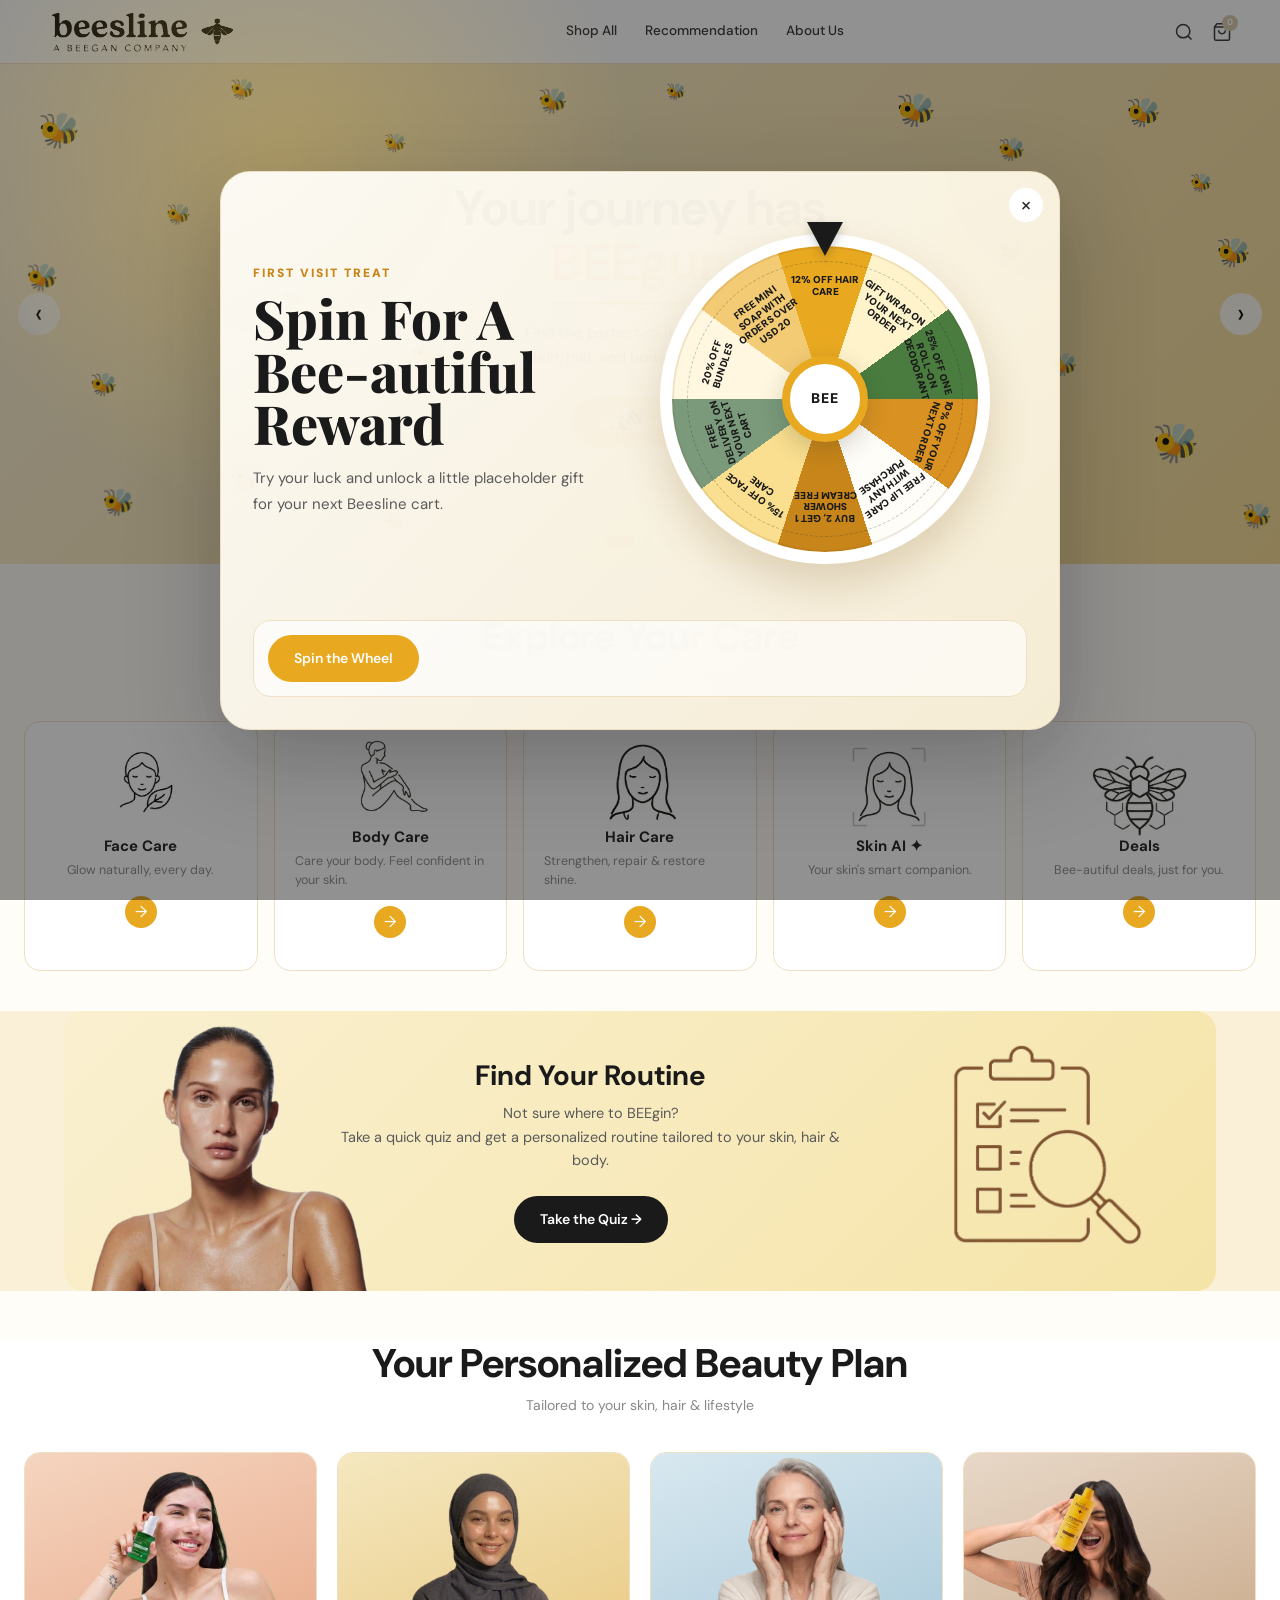
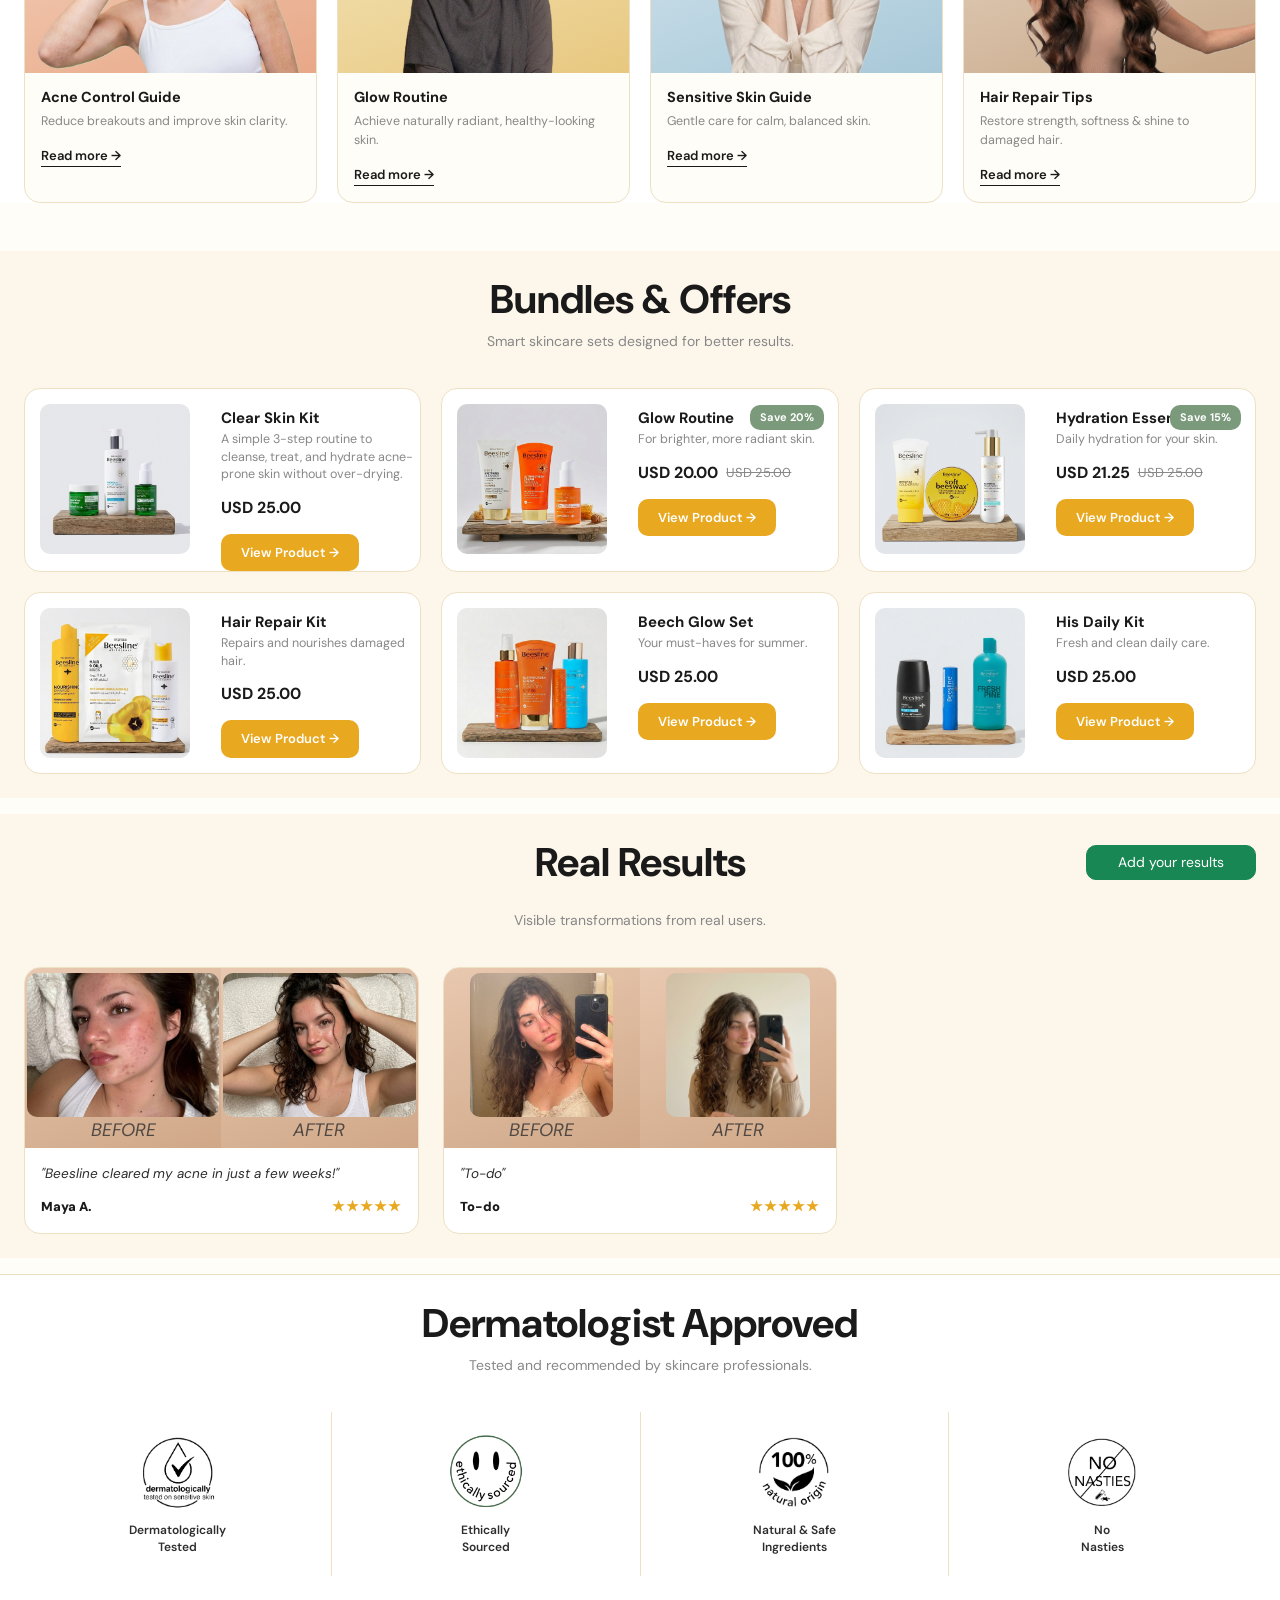
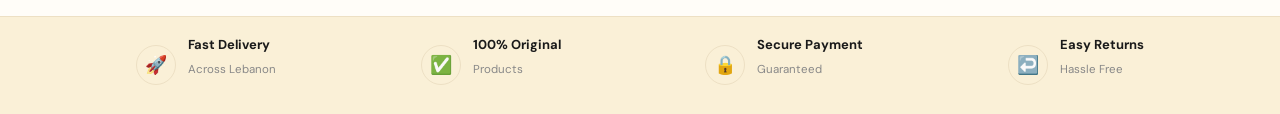
==== commit 9f5dbe9a: "Add files via upload" ====
--- a/index.html
+++ b/index.html
@@ -83,7 +83,7 @@
                         <h1>Your journey has<span class="bee-yellow">BEEgun</span></h1>
                         <div class="hero-underline"></div>
                         <p>Find the perfect routine for your<br />skin, hair, and body in seconds.</p>
-                        <a href="#" class="btn-primary">Shop Now <span class="arrow">→</span></a>
+                        <a href="shop_all.html" class="btn-primary">Shop Now <span class="arrow">→</span></a>
                         <img src="images/dotted-bee.png" id="dotted-bee" />
                     </div>
                 </div>
@@ -425,7 +425,7 @@
 
                 showSlide(0);
 
-                const bundles = products.filter(p => p.category === "bundle");
+                const bundles = getProductsCatalog().filter(p => p.category === "bundle");
                 renderProducts(bundles, '.bundles-grid');
             })();
         </script>
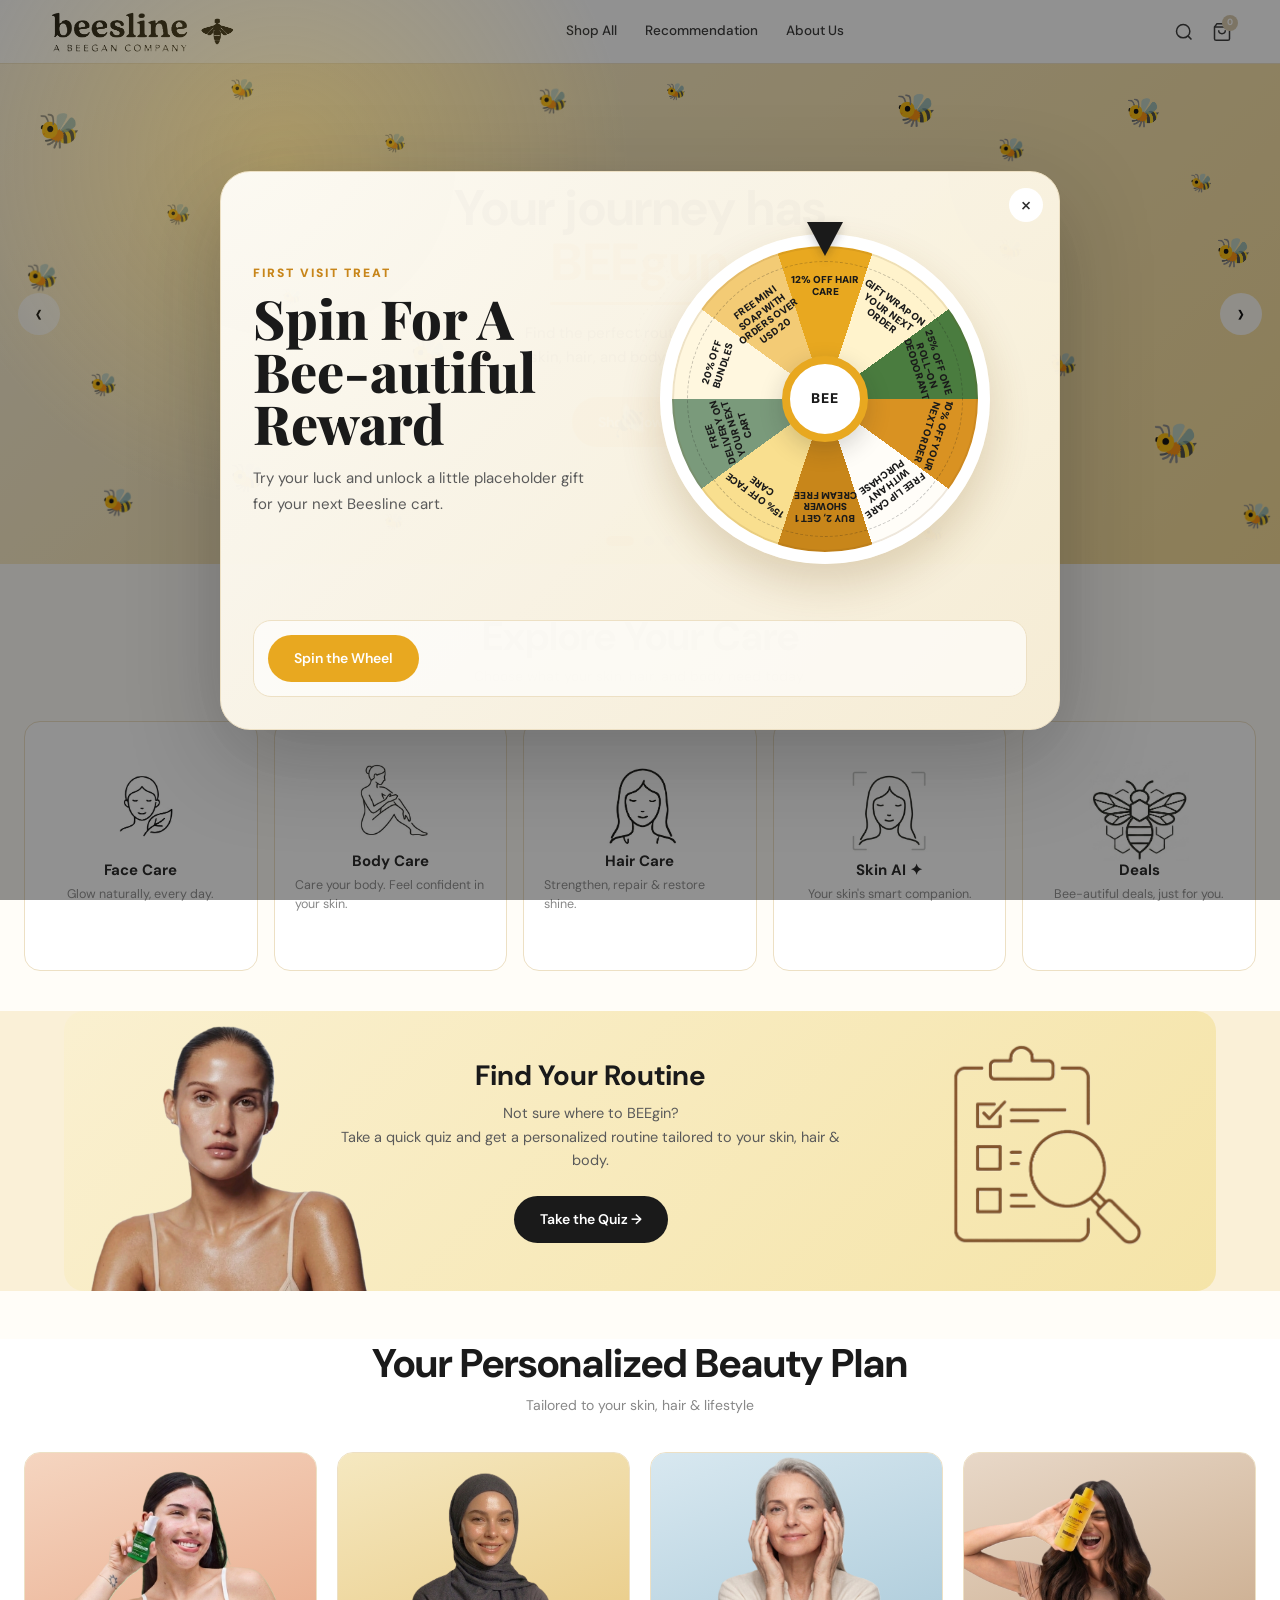
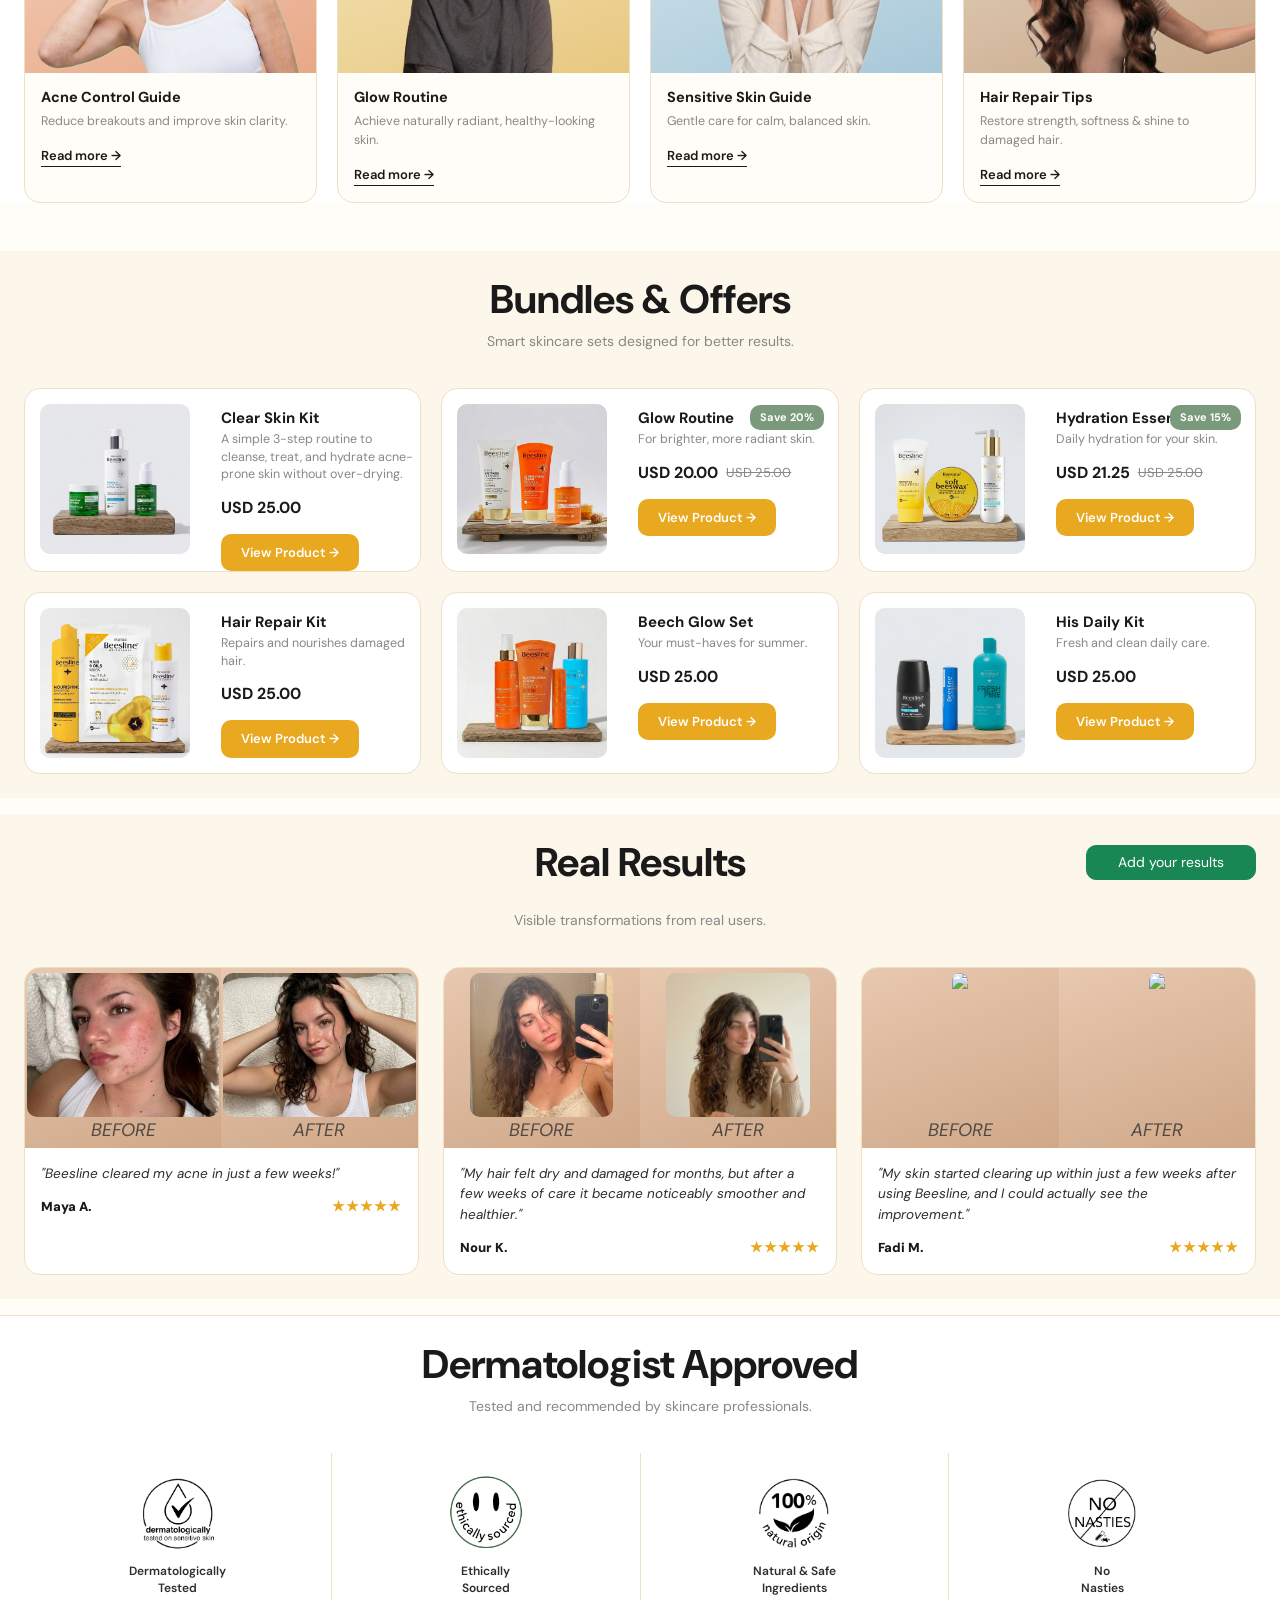
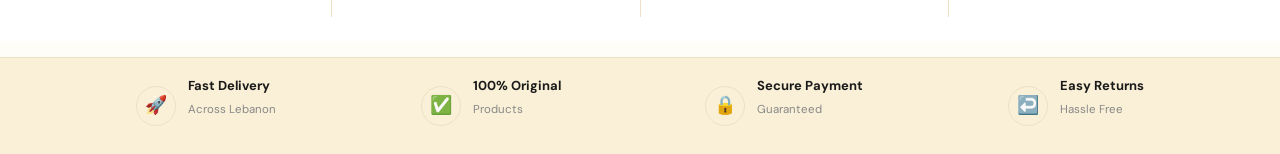
==== commit 6102aa26: "Add files via upload" ====
--- a/index.html
+++ b/index.html
@@ -135,8 +135,7 @@
                         <img class="explore-img" src="images/face_care.png" />
                     </div>
                     <h3>Face Care</h3>
-                    <p>Glow naturally, every day.</p>
-                    <a href="#" class="arrow-link">→</a>
+                    <p class="mb-0">Glow naturally, every day.</p>
                 </div>
 
                 <div class="explore-card">
@@ -144,8 +143,7 @@
                         <img class="explore-img" src="images/body_care.png" />
                     </div>
                     <h3>Body Care</h3>
-                    <p>Care your body. Feel confident in your skin.</p>
-                    <a href="#" class="arrow-link">→</a>
+                    <p class="mb-0">Care your body. Feel confident in your skin.</p>
                 </div>
 
                 <div class="explore-card">
@@ -153,8 +151,7 @@
                         <img class="explore-img" src="images/hair_care.png" />
                     </div>
                     <h3>Hair Care</h3>
-                    <p>Strengthen, repair & restore shine.</p>
-                    <a href="#" class="arrow-link">→</a>
+                    <p class="mb-0">Strengthen, repair & restore shine.</p>
                 </div>
 
                 <div class="explore-card">
@@ -162,8 +159,7 @@
                         <img class="explore-img" src="images/ai.png" />
                     </div>
                     <h3>Skin AI ✦</h3>
-                    <p>Your skin's smart companion.</p>
-                    <a href="#" class="arrow-link">→</a>
+                    <p class="mb-0">Your skin's smart companion.</p>
                 </div>
 
                 <div class="explore-card">
@@ -171,8 +167,7 @@
                         <img class="explore-img" src="images/deals.png" />
                     </div>
                     <h3>Deals</h3>
-                    <p>Bee-autiful deals, just for you.</p>
-                    <a href="#" class="arrow-link">→</a>
+                    <p class="mb-0">Bee-autiful deals, just for you.</p>
                 </div>
             </div>
         </section>
@@ -318,9 +313,29 @@
                         </div>
                     </div>
                     <div class="result-body">
-                        <blockquote>"To-do"</blockquote>
+                        <blockquote>"My hair felt dry and damaged for months, but after a few weeks of care it became noticeably smoother and healthier."</blockquote>
                         <div class="reviewer">
-                            <strong>To-do</strong>
+                            <strong>Nour K.</strong>
+                            <span class="stars">★★★★★</span>
+                        </div>
+                    </div>
+                </div>
+
+                <div class="result-card">
+                    <div class="result-img">
+                        <div class="result">
+                            <img src="images/before3.png" style="height: 80%; border-radius: 10px;" />
+                            <em class="mb-0 text-muted" style="font-size: 18px;">BEFORE</em>
+                        </div>
+                        <div class="result">
+                            <img src="images/after3.png" style="height: 80%; border-radius: 10px;" />
+                            <em class="mb-0 text-muted" style="font-size: 18px;">AFTER</em>
+                        </div>
+                    </div>
+                    <div class="result-body">
+                        <blockquote>"My skin started clearing up within just a few weeks after using Beesline, and I could actually see the improvement."</blockquote>
+                        <div class="reviewer">
+                            <strong>Fadi M.</strong>
                             <span class="stars">★★★★★</span>
                         </div>
                     </div>
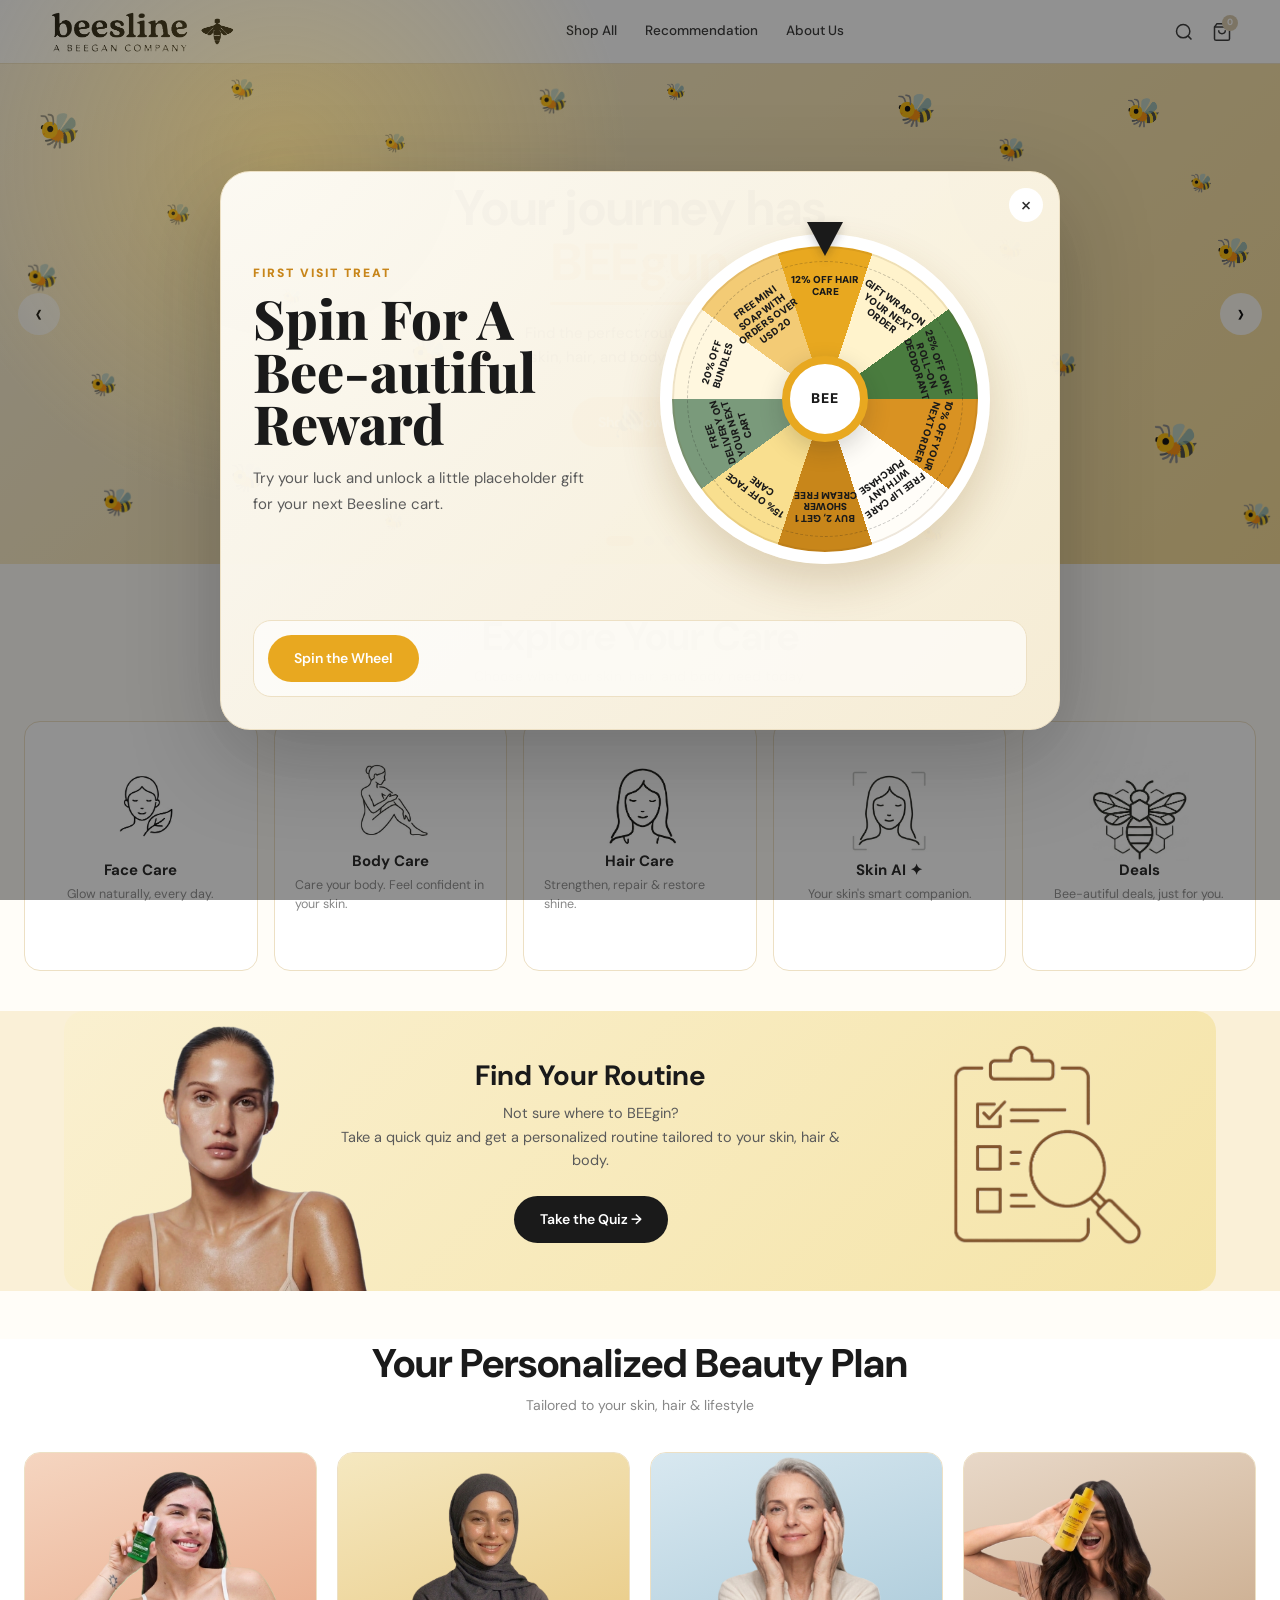
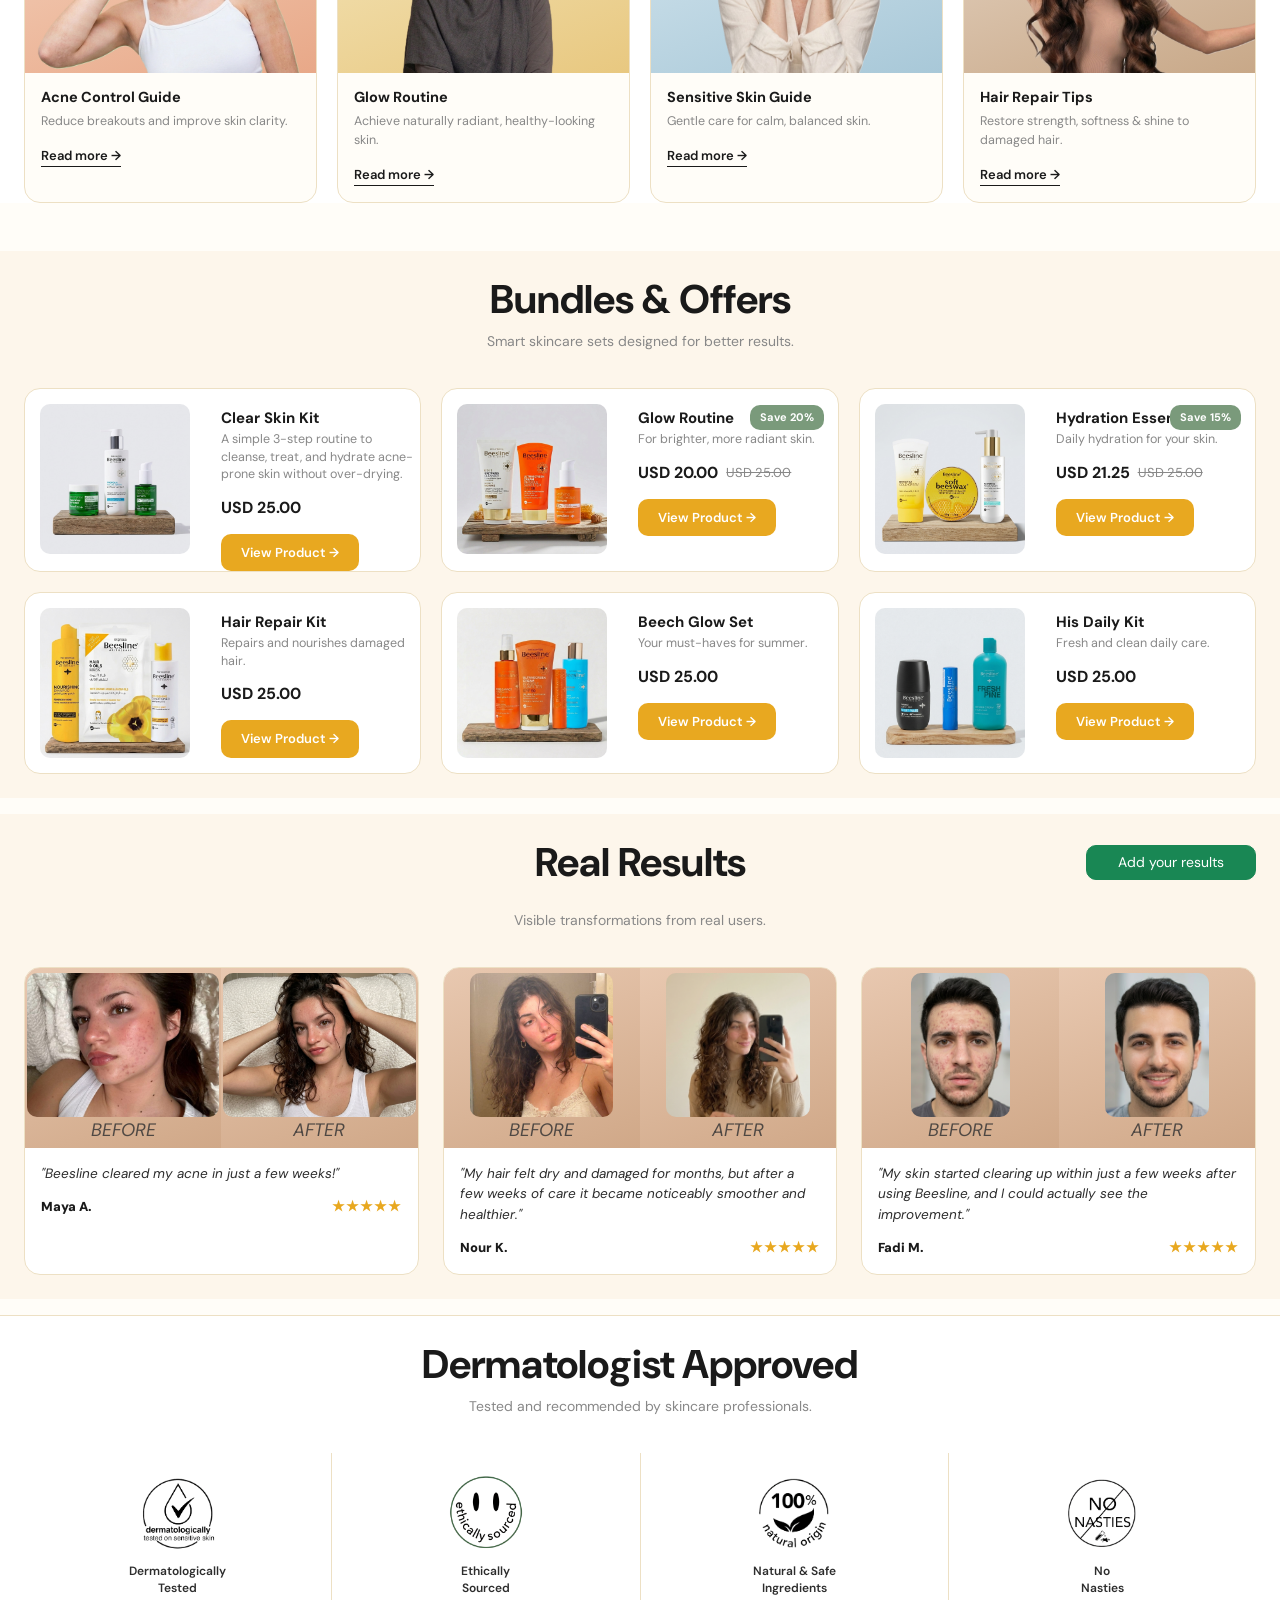
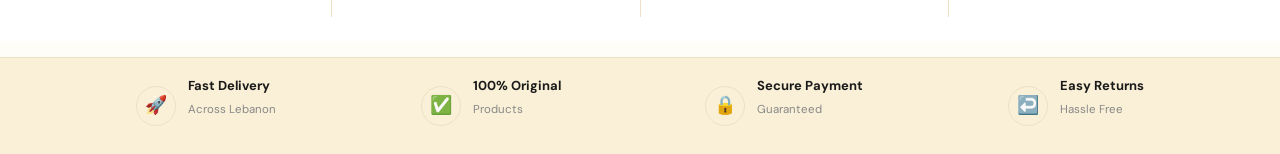
==== commit 93ad914e: "Add files via upload" ====
--- a/index.html
+++ b/index.html
@@ -21,7 +21,13 @@
                 </a>
             </div>
 
-            <nav>
+            <button class="nav-toggle" type="button" aria-label="Toggle navigation" aria-controls="site-nav" aria-expanded="false">
+                <span></span>
+                <span></span>
+                <span></span>
+            </button>
+
+            <nav id="site-nav">
                 <a href="shop_all.html">Shop All</a>
                 <a href="recommendation.html">Recommendation</a>
                 <a href="about_us.html">About Us</a>
--- a/style.css
+++ b/style.css
@@ -60,18 +60,22 @@
 .logo-brand span {
     color: var(--gold);
 }
-.logo-sub {
-    font-size: 9px;
-    letter-spacing: 3px;
-    text-transform: uppercase;
-    color: var(--light);
-    margin-top: 1px;
-}
-
-nav {
-    display: flex;
-    gap: 28px;
-    align-items: center;
+.logo-sub {
+    font-size: 9px;
+    letter-spacing: 3px;
+    text-transform: uppercase;
+    color: var(--light);
+    margin-top: 1px;
+}
+
+.nav-toggle {
+    display: none;
+}
+
+nav {
+    display: flex;
+    gap: 28px;
+    align-items: center;
 }
 nav a {
     text-decoration: none;
@@ -1982,10 +1986,10 @@
     }
 }
 
-@media (max-width: 700px) {
-    .cart-popover {
-        right: -14px;
-        top: 34px;
+@media (max-width: 700px) {
+    .cart-popover {
+        right: -14px;
+        top: 34px;
     }
 
     .product-meta-grid {
@@ -2032,7 +2036,606 @@
         flex-direction: column;
     }
 
-    .spin-wheel-result {
-        text-align: center;
-    }
-}
+    .spin-wheel-result {
+        text-align: center;
+    }
+}
+
+@media (max-width: 1024px) {
+    header {
+        gap: 10px 16px;
+        height: auto;
+        min-height: var(--nav-height);
+        padding: 12px 24px;
+    }
+
+    nav {
+        gap: 18px;
+    }
+
+    .explore-grid,
+    .hub-grid,
+    .results-grid,
+    .bundles-grid,
+    #products-grid {
+        grid-template-columns: repeat(2, minmax(0, 1fr)) !important;
+        height: auto;
+    }
+
+    .explore-grid {
+        align-items: stretch;
+    }
+
+    .routine-banner {
+        padding: 24px 32px;
+    }
+
+    .routine-banner-img {
+        width: 120px;
+    }
+
+    .routine-banner-img img {
+        height: 190px !important;
+        left: -24px !important;
+    }
+
+    .routine-banner > img {
+        height: 180px !important;
+    }
+
+    .derma-grid {
+        flex-wrap: wrap;
+    }
+
+    .derma-item {
+        flex: 0 0 50%;
+    }
+
+    .about-hero {
+        padding: 64px 36px !important;
+    }
+
+    .origin-section {
+        grid-template-columns: 1fr 1fr !important;
+        padding: 64px 32px !important;
+    }
+
+    .origin-section > div:last-child {
+        grid-column: 1 / -1;
+    }
+
+    .commitments-grid {
+        grid-template-columns: repeat(3, minmax(0, 1fr)) !important;
+        padding: 32px !important;
+    }
+
+    .certifications-grid {
+        grid-template-columns: repeat(2, minmax(0, 1fr)) !important;
+        padding: 32px !important;
+    }
+
+    .global-responsibility {
+        flex-wrap: wrap;
+        gap: 24px;
+        padding: 0 24px;
+        text-align: center;
+    }
+}
+
+@media (max-width: 767px) {
+    body {
+        overflow-x: hidden;
+    }
+
+    header {
+        align-items: center;
+        display: grid;
+        grid-template-columns: auto 42px auto;
+        gap: 10px;
+        padding: 10px 16px;
+    }
+
+    .logo {
+        grid-column: 1;
+        grid-row: 1;
+        min-width: 0;
+    }
+
+    .logo img {
+        height: 34px !important;
+        max-width: 150px;
+    }
+
+    .nav-toggle {
+        align-items: center;
+        background: #fff;
+        border: 1px solid var(--border);
+        border-radius: 10px;
+        display: inline-flex;
+        flex-direction: column;
+        gap: 4px;
+        grid-column: 2;
+        grid-row: 1;
+        height: 38px;
+        justify-content: center;
+        justify-self: center;
+        padding: 0;
+        width: 42px;
+        cursor: pointer;
+    }
+
+    .nav-toggle span {
+        background: var(--dark2);
+        border-radius: 999px;
+        display: block;
+        height: 2px;
+        transition:
+            opacity 0.2s,
+            transform 0.2s;
+        width: 18px;
+    }
+
+    header.nav-open .nav-toggle span:nth-child(1) {
+        transform: translateY(6px) rotate(45deg);
+    }
+
+    header.nav-open .nav-toggle span:nth-child(2) {
+        opacity: 0;
+    }
+
+    header.nav-open .nav-toggle span:nth-child(3) {
+        transform: translateY(-6px) rotate(-45deg);
+    }
+
+    .header-icons {
+        gap: 12px;
+        grid-column: 3;
+        grid-row: 1;
+        justify-self: end;
+        margin-left: 0;
+    }
+
+    nav {
+        align-items: stretch;
+        background: #fff;
+        border-top: 1px solid var(--border);
+        display: none;
+        flex-direction: column;
+        grid-column: 1 / -1;
+        grid-row: 2;
+        width: 100%;
+        gap: 8px;
+        overflow: visible;
+        padding-top: 10px;
+    }
+
+    header.nav-open nav {
+        display: flex;
+    }
+
+    nav a {
+        border: 1px solid var(--border);
+        border-radius: 10px;
+        font-size: 12px;
+        padding: 10px 12px;
+        text-align: center;
+        width: 100%;
+    }
+
+    .hero,
+    .hero-carousel,
+    .hero-carousel-track,
+    .hero-slide {
+        height: 430px !important;
+        min-height: 430px !important;
+    }
+
+    .hero-content {
+        padding: 0 28px;
+    }
+
+    .hero h1,
+    .hero h1 .bee-yellow {
+        font-size: 36px;
+    }
+
+    .hero p {
+        font-size: 14px;
+        margin-bottom: 20px;
+    }
+
+    .hero-underline {
+        width: 120px;
+    }
+
+    .hero-arrow {
+        height: 34px;
+        width: 34px;
+    }
+
+    .hero-arrow-left {
+        left: 10px;
+    }
+
+    .hero-arrow-right {
+        right: 10px;
+    }
+
+    .bee-deco:nth-child(n + 11),
+    #dotted-bee {
+        display: none;
+    }
+
+    .section-title {
+        font-size: 26px;
+        line-height: 1.2;
+    }
+
+    .section-sub {
+        margin-bottom: 22px;
+    }
+
+    .explore,
+    .routine-hub,
+    .bundles,
+    .real-results,
+    .derma,
+    .related-products-section {
+        padding-left: 16px !important;
+        padding-right: 16px !important;
+    }
+
+    .explore-grid,
+    .hub-grid,
+    .results-grid,
+    .bundles-grid,
+    .related-products-grid,
+    #products-grid {
+        grid-template-columns: 1fr !important;
+        gap: 16px !important;
+        padding-left: 0 !important;
+        padding-right: 0 !important;
+    }
+
+    .explore-card {
+        min-height: 190px;
+        padding: 22px 18px;
+        text-align: center;
+    }
+
+    .explore-img {
+        height: 76px;
+    }
+
+    .find-routine {
+        background-attachment: scroll !important;
+        height: auto !important;
+        min-height: auto;
+        overflow: visible !important;
+        padding: 32px 16px !important;
+    }
+
+    .routine-banner {
+        flex-direction: column;
+        gap: 18px;
+        margin: 20px 0;
+        padding: 26px 18px;
+        text-align: center;
+    }
+
+    .routine-banner-img {
+        width: auto;
+    }
+
+    .routine-banner-img img {
+        bottom: auto !important;
+        height: 150px !important;
+        left: auto !important;
+        position: static !important;
+    }
+
+    .routine-banner > img {
+        height: 130px !important;
+    }
+
+    .routine-content h2 {
+        font-size: 24px;
+    }
+
+    .hub-card-img {
+        height: 190px;
+    }
+
+    .hub-card-img-inner img {
+        height: 185px !important;
+        max-width: 92%;
+        object-fit: contain;
+    }
+
+    .real-results > .d-flex {
+        flex-direction: column;
+        gap: 12px;
+        text-align: center;
+    }
+
+    .real-results > .d-flex > div {
+        flex: none !important;
+        text-align: center !important;
+        width: 100%;
+    }
+
+    .real-results .btn {
+        max-width: 220px;
+        width: 100% !important;
+    }
+
+    .result-img {
+        height: 210px;
+    }
+
+    .derma-item {
+        border-bottom: 1px solid var(--border);
+        border-right: 0;
+        flex: 0 0 50%;
+    }
+
+    .derma-item:nth-child(odd) {
+        border-right: 1px solid var(--border);
+    }
+
+    .derma-item:nth-last-child(-n + 2) {
+        border-bottom: 0;
+    }
+
+    .bundle-card {
+        gap: 12px;
+        min-height: 172px;
+    }
+
+    .bundle-img {
+        height: 132px;
+        margin: 14px 0 14px 14px;
+        width: 132px;
+        object-fit: contain;
+    }
+
+    .bundle-info {
+        min-width: 0;
+        padding: 18px 12px 16px 0;
+    }
+
+    .bundle-info h3 {
+        max-width: 100%;
+        width: auto;
+    }
+
+    .bundle-info p {
+        display: -webkit-box;
+        -webkit-box-orient: vertical;
+        -webkit-line-clamp: 2;
+        overflow: hidden;
+    }
+
+    #search {
+        align-items: stretch;
+        flex-direction: column;
+        gap: 10px;
+        height: auto !important;
+        padding: 14px 16px !important;
+    }
+
+    #search_input {
+        margin-right: 0 !important;
+        width: 100% !important;
+    }
+
+    #search .dropdown,
+    #search .dropdown-toggle {
+        width: 100%;
+    }
+
+    #quiz-container {
+        padding: 24px 16px !important;
+        border-radius: 16px !important;
+    }
+
+    #form-controls {
+        flex-direction: column;
+    }
+
+    #form-controls .btn-dark,
+    #form-controls .btn-primary {
+        justify-content: center;
+        width: 100%;
+    }
+
+    .product-detail-shell {
+        padding: 22px 14px;
+    }
+
+    .product-detail-card {
+        border-radius: 18px;
+        padding: 16px;
+    }
+
+    .product-gallery {
+        min-height: 270px;
+    }
+
+    .product-gallery img {
+        max-height: 240px;
+    }
+
+    .product-detail-info h1 {
+        font-size: 30px;
+    }
+
+    .product-price {
+        font-size: 28px;
+    }
+
+    .about-hero {
+        background-position: center bottom !important;
+        height: auto !important;
+        min-height: 520px;
+        padding: 48px 18px !important;
+    }
+
+    .about-hero .hero-content {
+        align-items: flex-start !important;
+        padding: 0;
+        text-align: left !important;
+    }
+
+    .about-hero h1 {
+        font-size: 40px !important;
+    }
+
+    .about-hero p {
+        max-width: 100% !important;
+    }
+
+    .icon-row {
+        flex-direction: column;
+        gap: 12px !important;
+        margin-top: 28px !important;
+    }
+
+    .origin-section {
+        grid-template-columns: 1fr !important;
+        gap: 28px !important;
+        padding: 44px 18px !important;
+        text-align: center;
+    }
+
+    .origin-section > div:last-child {
+        grid-column: auto;
+    }
+
+    .origin-image img {
+        height: 280px !important;
+        max-width: 100%;
+        width: 100% !important;
+    }
+
+    .country-grid {
+        grid-template-columns: repeat(3, minmax(0, 1fr)) !important;
+    }
+
+    .story-timeline {
+        padding: 44px 18px !important;
+    }
+
+    .timeline-grid {
+        flex-direction: column;
+        gap: 28px;
+        margin-top: 32px !important;
+    }
+
+    .timeline-item {
+        padding: 0 !important;
+    }
+
+    .commitments-grid,
+    .certifications-grid {
+        grid-template-columns: 1fr !important;
+        padding: 24px 18px !important;
+    }
+
+    .certifications-card {
+        align-items: center;
+        flex-direction: column;
+        row-gap: 14px;
+    }
+
+    .global-responsibility {
+        flex-direction: column;
+        padding: 0 18px;
+    }
+
+    .global-responsibility img {
+        height: auto !important;
+        max-width: 240px;
+        width: 100%;
+    }
+
+    .about-footer {
+        align-items: center;
+        justify-content: center;
+        min-height: 190px;
+        overflow: hidden;
+        position: relative;
+    }
+
+    .about-footer img {
+        height: 190px;
+        object-fit: cover;
+        width: 100% !important;
+    }
+
+    .about-footer .btn {
+        bottom: 20px;
+        left: 50%;
+        right: auto !important;
+        transform: translateX(-50%);
+        white-space: nowrap;
+    }
+
+    .footer-strip:not(.about-footer) {
+        align-items: stretch;
+        display: grid;
+        gap: 12px;
+        grid-template-columns: 1fr 1fr;
+        padding: 18px 16px;
+    }
+}
+
+@media (max-width: 420px) {
+    nav {
+        justify-content: flex-start;
+    }
+
+    .hero h1,
+    .hero h1 .bee-yellow {
+        font-size: 32px;
+    }
+
+    .bundle-card {
+        flex-direction: column;
+        text-align: center;
+    }
+
+    .bundle-img {
+        align-self: center;
+        height: 150px;
+        margin: 16px 16px 0;
+        width: 150px;
+    }
+
+    .bundle-info {
+        padding: 0 16px 18px;
+        width: 100%;
+    }
+
+    .bundle-price,
+    .btn-shop {
+        justify-content: center;
+    }
+
+    .derma-item {
+        flex: 0 0 100%;
+    }
+
+    .derma-item,
+    .derma-item:nth-child(odd) {
+        border-right: 0;
+    }
+
+    .derma-item:nth-last-child(2) {
+        border-bottom: 1px solid var(--border);
+    }
+
+    .footer-strip:not(.about-footer) {
+        grid-template-columns: 1fr;
+    }
+}
